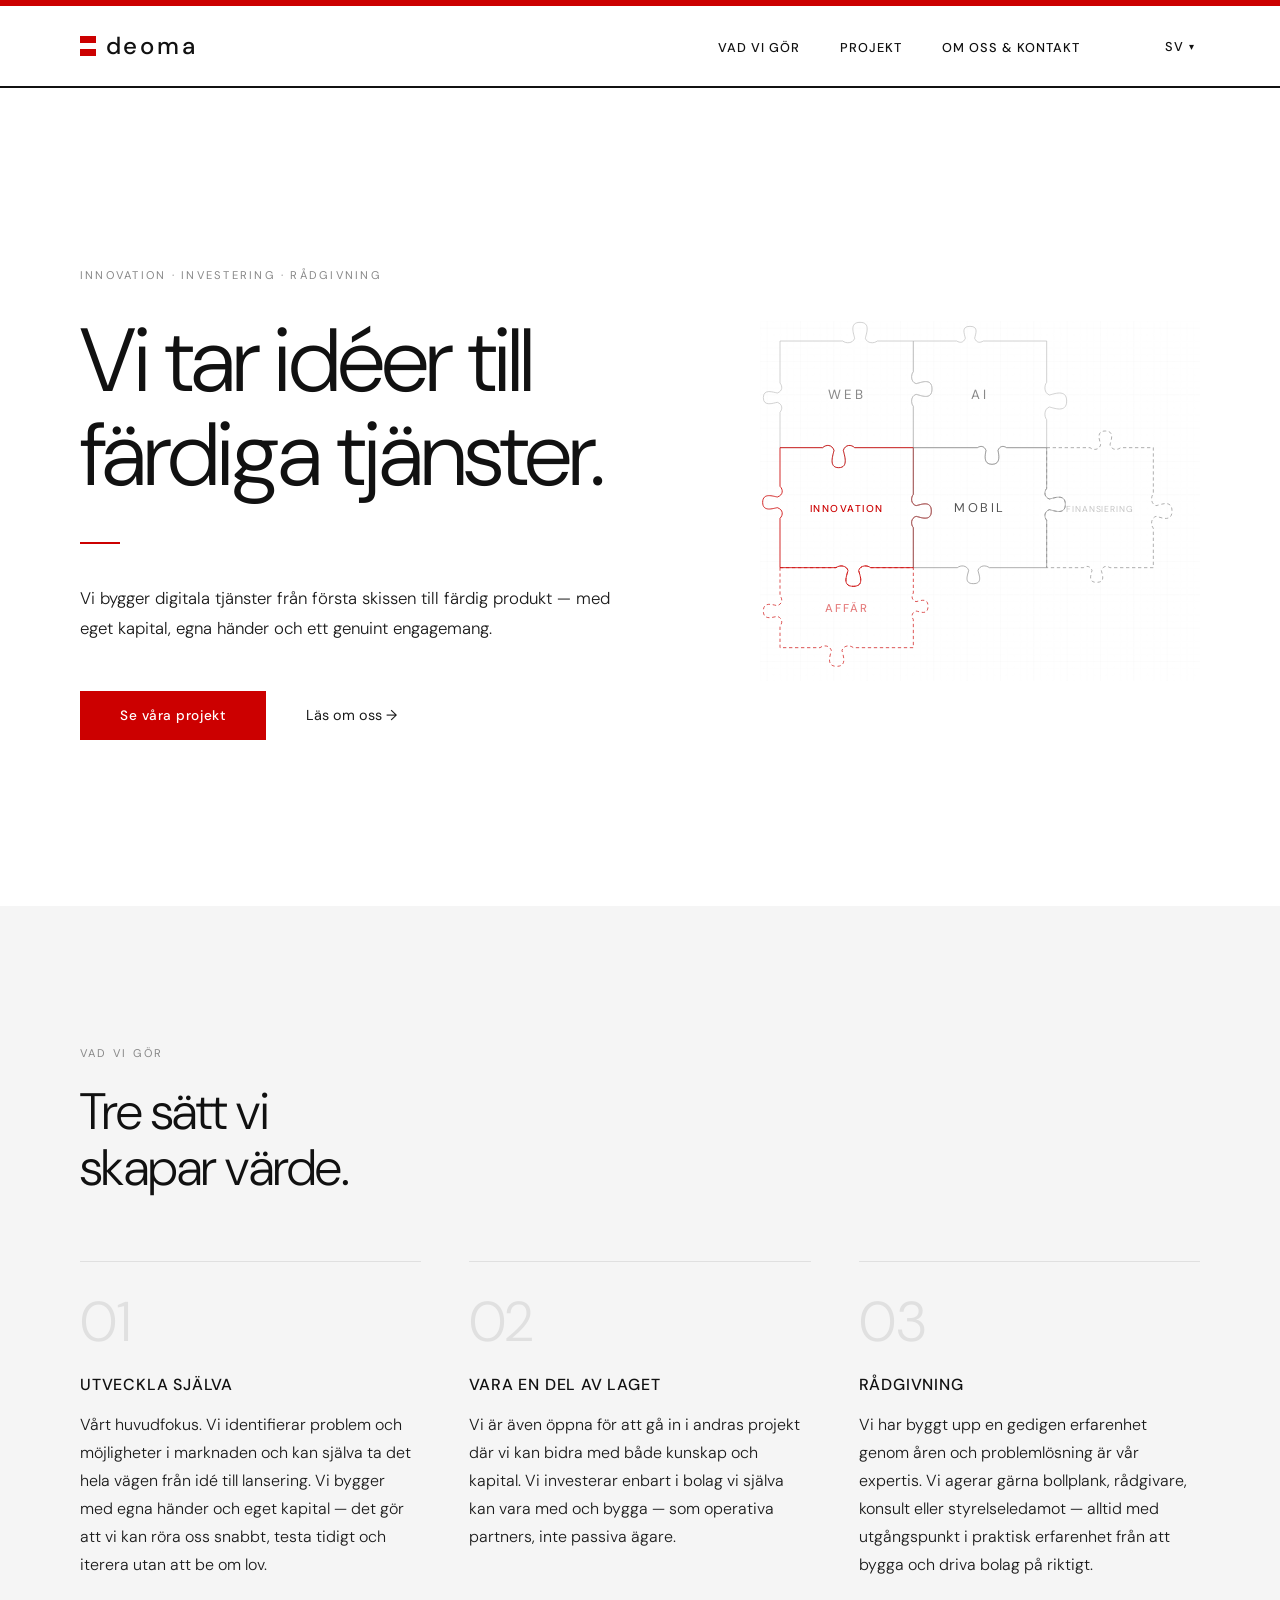
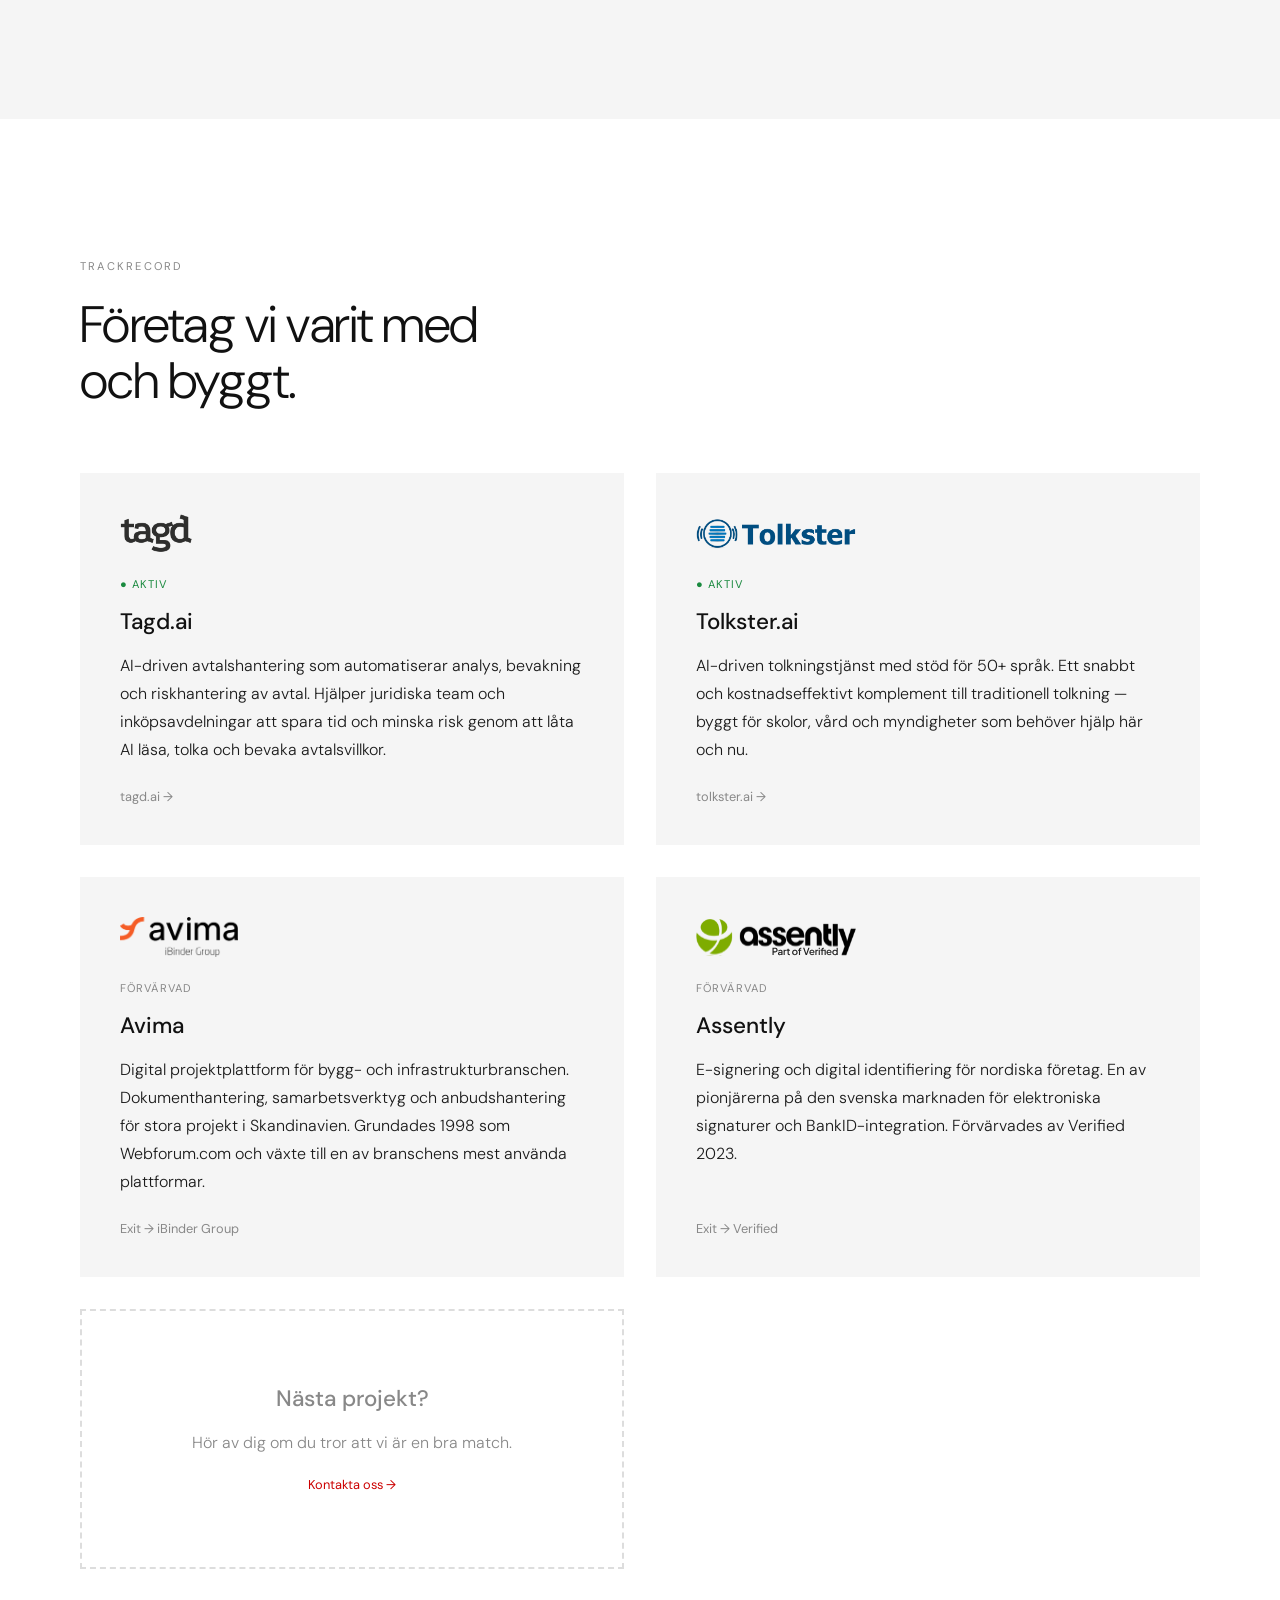
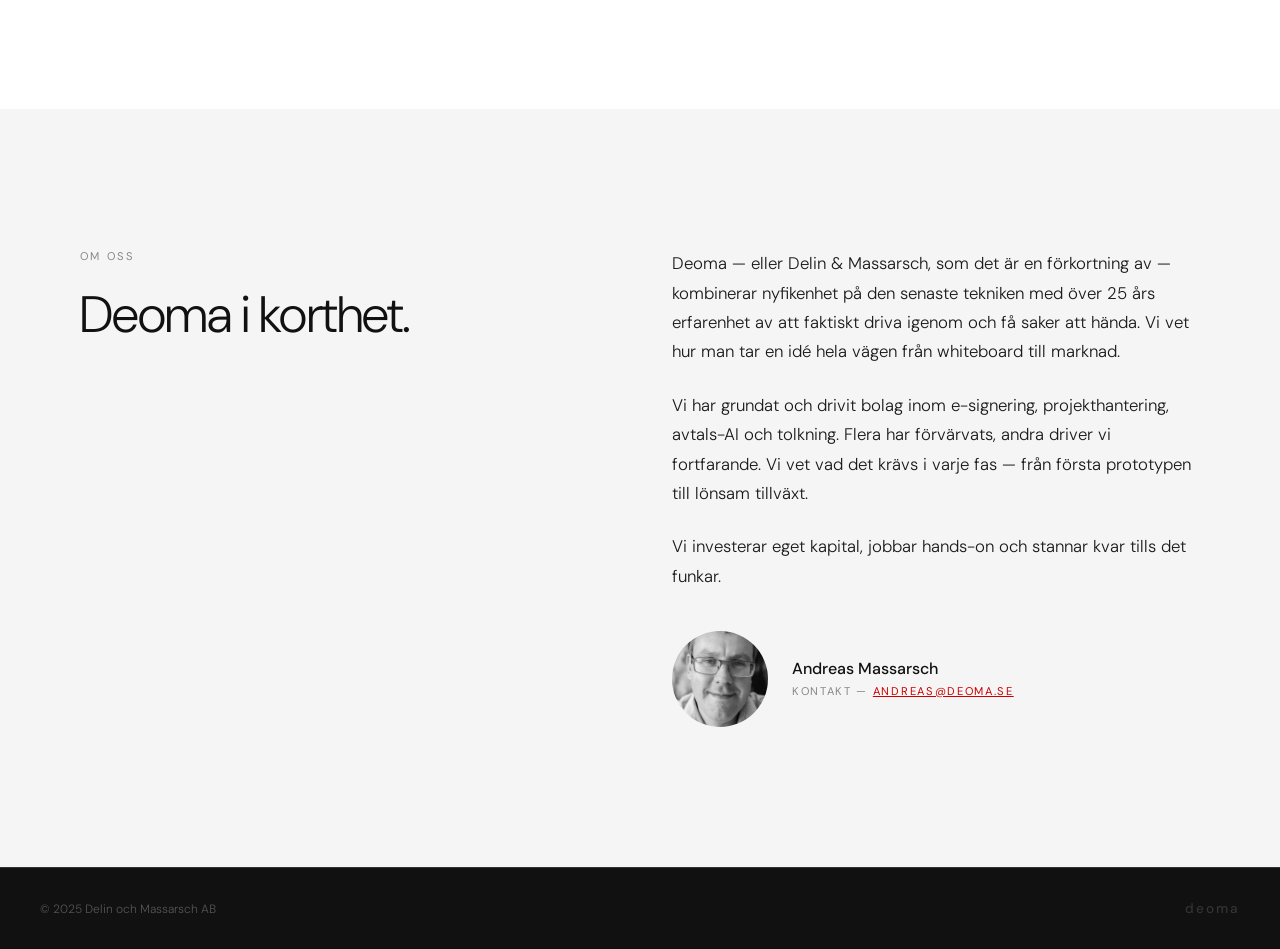
==== index.html @ 716cb60c "Bolag→Projekt, fix lang dropdown, add SEO meta tags, use andreas@deoma.se Co-Authored-By: Claude Opu" ====
<!DOCTYPE html>
<html lang="sv">
<head>
  <meta charset="UTF-8">
  <meta name="viewport" content="width=device-width, initial-scale=1.0">
  <title>Deoma — Delin & Massarsch AB</title>
  <meta name="description" content="Deoma tar idéer till färdiga digitala tjänster — med eget kapital, egna händer och över 25 års erfarenhet. Innovation, investering och rådgivning.">
  <meta property="og:title" content="Deoma — Delin & Massarsch AB">
  <meta property="og:description" content="Vi tar idéer till färdiga digitala tjänster — med eget kapital, egna händer och genuint engagemang.">
  <meta property="og:type" content="website">
  <link rel="alternate" hreflang="sv" href="https://deomaweb.vercel.app/">
  <link rel="alternate" hreflang="en" href="https://deomaweb.vercel.app/en.html">
  <link rel="alternate" hreflang="de" href="https://deomaweb.vercel.app/de.html">
  <link rel="alternate" hreflang="x-default" href="https://deomaweb.vercel.app/">
  <link rel="icon" type="image/svg+xml" href="favicon.svg">
  <link href="https://fonts.googleapis.com/css2?family=DM+Sans:ital,opsz,wght@0,9..40,300;0,9..40,400;0,9..40,500;0,9..40,600;1,9..40,300&display=swap" rel="stylesheet">
  <style>
    *, *::before, *::after {
      margin: 0;
      padding: 0;
      box-sizing: border-box;
    }

    :root {
      --red: #CC0000;
      --black: #111111;
      --text: #1A1A1A;
      --muted: #888888;
      --border: #E0E0E0;
      --bg: #FFFFFF;
      --bg-alt: #F5F5F5;
    }

    html {
      scroll-behavior: smooth;
    }

    body {
      font-family: 'DM Sans', sans-serif;
      font-weight: 300;
      color: var(--text);
      background: var(--bg);
      -webkit-font-smoothing: antialiased;
      -moz-osx-font-smoothing: grayscale;
    }

    /* ── Red top bar ── */
    .top-bar {
      height: 6px;
      background: var(--red);
    }

    /* ── Nav ── */
    .nav-wrapper {
      position: sticky;
      top: 0;
      z-index: 100;
      background: var(--bg);
    }

    .nav {
      max-width: 1200px;
      margin: 0 auto;
      padding: 0 2.5rem;
      height: 80px;
      display: flex;
      align-items: center;
      gap: 3.5rem;
    }

    .nav-rule {
      display: block;
      width: 100%;
      height: 2px;
      background: var(--black);
    }

    .nav-logo {
      display: flex;
      flex-direction: column;
      gap: 4px;
      text-decoration: none;
    }

    .nav-logo-top {
      display: flex;
      align-items: center;
      gap: 0.6rem;
    }

    .nav-sigill {
      width: 16px;
      height: 20px;
      border-radius: 1px;
      display: flex;
      flex-direction: column;
      flex-shrink: 0;
    }

    .nav-sigill span {
      flex: 1;
    }

    .nav-sigill span:nth-child(1),
    .nav-sigill span:nth-child(3) {
      background: var(--red);
    }

    .nav-sigill span:nth-child(2) {
      background: var(--bg);
    }

    .nav-logo-name {
      font-size: 1.5rem;
      font-weight: 500;
      letter-spacing: 0.12em;
      color: var(--black);
      line-height: 1;
    }

    .nav-logo-sub {
      font-size: 0.5rem;
      font-weight: 300;
      letter-spacing: 0.2em;
      color: var(--muted);
      text-transform: uppercase;
    }

    .nav-links {
      display: flex;
      gap: 2.5rem;
      list-style: none;
      margin-left: auto;
    }

    .nav-links a {
      font-size: 0.8rem;
      font-weight: 500;
      letter-spacing: 0.08em;
      text-transform: uppercase;
      color: var(--black);
      text-decoration: none;
      transition: color 0.2s;
    }

    .nav-links a:hover {
      color: var(--red);
    }

    /* ── Language switcher ── */
    .lang-switch {
      position: relative;
      margin-left: 1.5rem;
    }

    .lang-switch-btn {
      font-size: 0.8rem;
      font-weight: 500;
      letter-spacing: 0.08em;
      text-transform: uppercase;
      color: var(--black);
      background: none;
      border: none;
      padding: 0.35rem 0.3rem;
      cursor: pointer;
      font-family: inherit;
      display: flex;
      align-items: center;
      gap: 0.3rem;
      transition: border-color 0.2s;
    }

    .lang-switch-btn:hover {
      color: var(--red);
    }

    .lang-switch-btn::after {
      content: '▾';
      font-size: 0.6rem;
    }

    .lang-dropdown {
      display: none;
      position: absolute;
      top: 100%;
      right: 0;
      padding-top: 0.25rem;
      background: transparent;
      min-width: 100%;
      z-index: 200;
    }

    .lang-dropdown-inner {
      background: var(--bg);
      border: 1px solid var(--border);
    }

    .lang-switch:hover .lang-dropdown,
    .lang-switch:focus-within .lang-dropdown {
      display: block;
    }

    .lang-dropdown a {
      display: block;
      padding: 0.4rem 0.7rem;
      font-size: 0.8rem;
      font-weight: 500;
      letter-spacing: 0.08em;
      text-transform: uppercase;
      color: var(--black);
      text-decoration: none;
      transition: background 0.15s;
    }

    .lang-dropdown a:hover {
      background: var(--bg-alt);
      color: var(--red);
    }

    /* ── Hero ── */
    .hero {
      height: calc(100vh - 82px);
      display: flex;
      align-items: flex-start;
      padding-top: 20vh;
      background: var(--bg);
    }

    .hero-inner {
      max-width: 1200px;
      margin: 0 auto;
      padding: 0 2.5rem;
      width: 100%;
      display: flex;
      align-items: center;
      justify-content: space-between;
      gap: 4rem;
    }

    .hero-content {
      animation: fadeIn 0.5s ease both;
      flex: 1;
    }

    .hero-graphic {
      flex-shrink: 0;
      animation: fadeIn 0.8s ease both;
    }

    @keyframes fadeIn {
      from {
        opacity: 0;
        transform: translateY(16px);
      }
      to {
        opacity: 1;
        transform: translateY(0);
      }
    }

    .hero-eyebrow {
      font-size: 0.7rem;
      font-weight: 400;
      letter-spacing: 0.2em;
      text-transform: uppercase;
      color: var(--muted);
      margin-bottom: 2rem;
    }

    .hero-title {
      font-size: clamp(3.5rem, 7vw, 7rem);
      font-weight: 300;
      letter-spacing: -0.02em;
      color: var(--black);
      line-height: 1.05;
      margin-bottom: 2.5rem;
    }

    .hero-line {
      width: 40px;
      height: 2px;
      background: var(--red);
      margin-bottom: 2.5rem;
    }

    .hero-desc {
      font-size: 1.05rem;
      font-weight: 300;
      line-height: 1.75;
      color: var(--text);
      max-width: 50ch;
      margin-bottom: 3rem;
    }

    .hero-actions {
      display: flex;
      align-items: center;
      gap: 2.5rem;
    }

    .btn-primary {
      display: inline-block;
      background: var(--red);
      color: #FFFFFF;
      font-family: 'DM Sans', sans-serif;
      font-size: 0.85rem;
      font-weight: 500;
      letter-spacing: 0.04em;
      padding: 1rem 2.5rem;
      border: none;
      border-radius: 0;
      text-decoration: none;
      cursor: pointer;
      transition: background 0.2s;
    }

    .btn-primary:hover {
      background: #a30000;
    }

    .text-link {
      font-size: 0.9rem;
      font-weight: 400;
      color: var(--text);
      text-decoration: none;
      transition: color 0.2s;
    }

    .text-link:hover {
      color: var(--red);
    }

    /* ── Section shared ── */
    .section-label {
      font-size: 0.7rem;
      font-weight: 400;
      letter-spacing: 0.2em;
      text-transform: uppercase;
      color: var(--muted);
      margin-bottom: 1.5rem;
    }

    .section-title {
      font-size: clamp(2.5rem, 4vw, 3.5rem);
      font-weight: 300;
      letter-spacing: -0.01em;
      color: var(--black);
      line-height: 1.1;
      margin-bottom: 4rem;
    }

    .container {
      max-width: 1200px;
      margin: 0 auto;
      padding: 0 2.5rem;
    }

    /* ── Vad vi gör ── */
    .services {
      background: var(--bg-alt);
      padding: 140px 0;
    }

    .services-grid {
      display: grid;
      grid-template-columns: repeat(3, 1fr);
      gap: 3rem;
    }

    .service-card {
      border-top: 1px solid var(--border);
      padding-top: 2rem;
      transition: border-color 0.3s;
    }

    .service-card:hover {
      border-color: var(--red);
    }

    .service-number {
      font-size: 3.5rem;
      font-weight: 300;
      color: var(--border);
      line-height: 1;
      margin-bottom: 1.5rem;
    }

    .service-name {
      font-size: 1rem;
      font-weight: 500;
      letter-spacing: 0.05em;
      text-transform: uppercase;
      color: var(--black);
      margin-bottom: 1rem;
    }

    .service-desc {
      font-size: 1rem;
      font-weight: 300;
      line-height: 1.75;
      color: var(--text);
    }

    /* ── Portfolio ── */
    .portfolio {
      background: var(--bg);
      padding: 140px 0;
    }

    .portfolio-grid {
      display: grid;
      grid-template-columns: repeat(2, 1fr);
      gap: 2rem;
    }

    .portfolio-card {
      background: var(--bg-alt);
      display: flex;
      flex-direction: column;
      justify-content: space-between;
      min-height: 260px;
      overflow: hidden;
    }

    .portfolio-logo {
      height: 40px;
      max-width: 160px;
      object-fit: contain;
      object-position: left;
      display: block;
      margin: 40px 40px 1.5rem;
    }

    .portfolio-card-top {
      margin-bottom: 1.5rem;
      padding: 0 40px;
    }

    .portfolio-card-top:first-child {
      padding-top: 0;
    }

    .portfolio-status {
      font-size: 0.7rem;
      font-weight: 400;
      letter-spacing: 0.1em;
      text-transform: uppercase;
      color: var(--muted);
      margin-bottom: 1rem;
    }

    .portfolio-status.active {
      color: #1a8a3f;
    }

    .portfolio-status.active::before {
      content: '● ';
      animation: pulse-dot 2s ease-in-out infinite;
    }

    @keyframes pulse-dot {
      0%, 100% { opacity: 1; }
      50% { opacity: 0.3; }
    }

    .portfolio-name {
      font-size: 1.4rem;
      font-weight: 500;
      color: var(--black);
      margin-bottom: 1rem;
    }

    .portfolio-desc {
      font-size: 1rem;
      font-weight: 300;
      line-height: 1.75;
      color: var(--text);
    }

    .portfolio-link {
      font-size: 0.8rem;
      font-weight: 400;
      color: var(--muted);
      text-decoration: none;
      transition: color 0.2s;
      margin-top: auto;
      padding: 0 40px 40px;
    }

    .portfolio-link:hover {
      color: var(--red);
    }

    /* ── Om oss ── */
    .about {
      background: var(--bg-alt);
      padding: 140px 0;
    }

    .about-grid {
      display: grid;
      grid-template-columns: 1fr 1fr;
      gap: 4rem;
    }

    .about-text p {
      font-size: 1.05rem;
      font-weight: 300;
      line-height: 1.75;
      color: var(--text);
      margin-bottom: 1.5rem;
    }

    .about-founders {
      grid-column: 1 / -1;
      display: grid;
      grid-template-columns: 1fr 1fr;
      gap: 3rem;
      margin-top: 2rem;
      margin-bottom: 2rem;
    }

    .founder {
      display: flex;
      align-items: center;
      gap: 1.5rem;
    }

    .founder-img {
      width: 96px;
      height: 96px;
      border-radius: 50%;
      object-fit: cover;
      filter: grayscale(100%);
      flex-shrink: 0;
    }

    .founder-name {
      font-size: 1rem;
      font-weight: 500;
      color: var(--black);
      margin-bottom: 0.25rem;
    }

    .founder-role {
      font-size: 0.7rem;
      font-weight: 400;
      letter-spacing: 0.15em;
      text-transform: uppercase;
      color: var(--muted);
      line-height: 1.5;
    }

    .about-stats {
      display: grid;
      grid-template-columns: repeat(4, 1fr);
      gap: 2rem;
      margin-top: 2rem;
      grid-column: 1 / -1;
    }

    .stat {
      border-top: 1px solid var(--border);
      padding-top: 1.5rem;
    }

    .stat-number {
      font-size: 2.5rem;
      font-weight: 300;
      color: var(--black);
      line-height: 1;
      margin-bottom: 0.5rem;
    }

    .stat-label {
      font-size: 0.7rem;
      font-weight: 400;
      letter-spacing: 0.2em;
      text-transform: uppercase;
      color: var(--muted);
    }

    /* ── Kontakt ── */
    .contact {
      background: var(--black);
      padding: 120px 0;
    }

    .contact .section-label {
      color: #555555;
    }

    .contact .section-title {
      color: #FFFFFF;
    }

    .contact-sub {
      font-size: 1rem;
      font-weight: 300;
      color: var(--muted);
      margin-bottom: 3rem;
    }

    /* ── Footer ── */
    .footer {
      background: var(--black);
      border-top: 1px solid #333333;
      padding: 2rem 2.5rem;
    }

    .footer-inner {
      max-width: 1200px;
      margin: 0 auto;
      display: flex;
      align-items: center;
      justify-content: space-between;
    }

    .footer-copy {
      font-size: 0.75rem;
      font-weight: 300;
      color: #555555;
    }

    .footer-logo {
      font-size: 0.85rem;
      font-weight: 500;
      letter-spacing: 0.15em;
      color: #333333;
    }

    /* ── Responsive ── */
    @media (max-width: 768px) {
      .nav-links {
        display: none;
      }

      .hero {
        padding-top: 12vh;
      }

      .hero-title {
        font-size: clamp(2.5rem, 10vw, 4rem);
      }

      .hero-actions {
        flex-direction: column;
        align-items: flex-start;
        gap: 1.5rem;
      }

      .hero-graphic {
        display: none;
      }

      .services-grid {
        grid-template-columns: 1fr;
        gap: 3rem;
      }

      .portfolio-grid {
        grid-template-columns: 1fr;
      }

      .about-grid {
        grid-template-columns: 1fr;
        gap: 2rem;
      }

      .about-founders {
        grid-template-columns: 1fr;
        gap: 2rem;
      }

      .about-stats {
        grid-template-columns: repeat(2, 1fr);
      }

      .container {
        padding: 0 1.5rem;
      }

      .nav {
        padding: 0 1.5rem;
      }

      .services,
      .portfolio,
      .about {
        padding: 80px 0;
      }

      .contact {
        padding: 80px 0;
      }

      .footer {
        padding: 2rem 1.5rem;
      }
    }
  </style>
</head>
<body>

  <!-- Red top bar -->
  <div class="top-bar"></div>

  <!-- Nav -->
  <div class="nav-wrapper">
    <nav class="nav">
      <a href="#" class="nav-logo">
        <div class="nav-logo-top">
          <div class="nav-sigill">
            <span></span>
            <span></span>
            <span></span>
          </div>
          <span class="nav-logo-name">deoma</span>
        </div>
        <span class="nav-logo-sub" style="display:none">delin & massarsch ab</span>
      </a>
      <ul class="nav-links">
        <li><a href="#services">Vad vi gör</a></li>
        <li><a href="#portfolio">Projekt</a></li>
        <li><a href="#about">Om oss & Kontakt</a></li>
      </ul>
      <div class="lang-switch">
        <button class="lang-switch-btn">SV</button>
        <div class="lang-dropdown">
          <div class="lang-dropdown-inner">
            <a href="en.html">EN</a>
            <a href="de.html">DE</a>
          </div>
        </div>
      </div>
    </nav>
    <div class="nav-rule"></div>
  </div>

  <!-- Hero -->
  <section class="hero">
    <div class="hero-inner">
      <div class="hero-content">
        <p class="hero-eyebrow">Innovation · Investering · Rådgivning</p>
        <h1 class="hero-title">Vi tar idéer till<br>färdiga tjänster.</h1>
        <div class="hero-line"></div>
        <p class="hero-desc">Vi bygger digitala tjänster från första skissen till färdig produkt — med eget kapital, egna händer och ett genuint engagemang.</p>
        <div class="hero-actions">
          <a href="#portfolio" class="btn-primary">Se våra projekt</a>
          <a href="#about" class="text-link">Läs om oss →</a>
        </div>
      </div>
      <div class="hero-graphic">
        <svg width="440" height="420" viewBox="-10 -10 660 540" fill="none" xmlns="http://www.w3.org/2000/svg">
          <style>
            @keyframes f1 { 0%,100% { transform: translate(0,0); } 50% { transform: translate(5px,-7px); } }
            @keyframes f2 { 0%,100% { transform: translate(0,0); } 50% { transform: translate(-5px,5px); } }
            @keyframes f3 { 0%,100% { transform: translate(0,0); } 50% { transform: translate(4px,6px); } }
            @keyframes f4 { 0%,100% { transform: translate(0,0); } 50% { transform: translate(-4px,-5px); } }
            @keyframes f5 { 0%,100% { transform: translate(12px,15px) rotate(3deg); } 50% { transform: translate(18px,8px) rotate(-2deg); } }
            @keyframes f6 { 0%,100% { transform: translate(-10px,12px) rotate(-2deg); } 50% { transform: translate(-6px,18px) rotate(3deg); } }
            .p1 { animation: f1 6s ease-in-out infinite; }
            .p2 { animation: f2 7s ease-in-out infinite; }
            .p3 { animation: f3 8s ease-in-out infinite; }
            .p4 { animation: f4 5.5s ease-in-out infinite; }
            .p5 { animation: f5 9s ease-in-out infinite; }
            .p6 { animation: f6 10s ease-in-out infinite; }
          </style>
          <defs>
            <!-- Millimeter paper grid -->
            <pattern id="mm-small" width="10" height="10" patternUnits="userSpaceOnUse">
              <path d="M10,0 L0,0 L0,10" fill="none" stroke="#E8E8E8" stroke-width="0.3"/>
            </pattern>
            <pattern id="mm-large" width="50" height="50" patternUnits="userSpaceOnUse">
              <rect width="50" height="50" fill="url(#mm-small)"/>
              <path d="M50,0 L0,0 L0,50" fill="none" stroke="#DDD" stroke-width="0.5"/>
            </pattern>
          </defs>

          <!-- Grid background -->
          <rect x="-10" y="-10" width="660" height="540" fill="url(#mm-large)" opacity="0.5"/>

          <!--
            Puzzle pieces with varied, organic tab shapes.
            Each tab differs in position, size and curve.
            Shared edges interlock exactly.

            Grid layout:
            ┌──────────┬────────┐
            │  WEB     │   AI   │  row y: 20-180
            ├──────────┼────────┤
            │INNOVATION│ MOBIL  │  row y: 180-360
            └──────────┴────────┘
            + AFFÄR (loose below-left)
            + FINANS (loose right)
          -->

          <!-- WEB -->
          <g class="p1">
            <path d="M20,20 L114,20 C119,24 129,24 132,16 C131,10 123,-8 140,-8 C157,-8 149,10 148,16 C151,24 161,24 166,20 L220,20 L220,66 C216,71 216,81 224,84 C230,83 248,74 248,92 C248,110 230,101 224,100 C216,103 216,113 220,118 L220,180 L132,180 C127,175 118,175 115,184 C116,190 124,210 108,210 C92,210 100,190 101,184 C98,175 89,175 84,180 L20,180 L20,127 C24,122 24,115 16,112 C10,113 -5,119 -5,105 C-5,91 10,97 16,98 C24,95 24,88 20,83 Z" fill="none" stroke="#bbb" stroke-width="1"/>
            <text x="120" y="107" text-anchor="middle" fill="#888" font-family="DM Sans" font-size="20" font-weight="400" letter-spacing="0.2em">WEB</text>
          </g>

          <!-- AI -->
          <g class="p2">
            <path d="M220,20 L285,20 C290,23 295,23 298,16 C297,10 291,-2 305,-2 C319,-2 313,10 312,16 C315,23 320,23 325,20 L420,20 L420,82 C416,87 416,98 424,101 C430,100 450,91 450,110 C450,129 430,120 424,119 C416,122 416,133 420,138 L420,180 L360,180 C355,177 350,177 347,184 C348,190 352,205 338,205 C324,205 328,190 329,184 C326,177 321,177 316,180 L220,180 L220,118 C216,113 216,103 224,100 C230,101 248,110 248,92 C248,74 230,83 224,84 C216,81 216,71 220,66 Z" fill="none" stroke="#bbb" stroke-width="1"/>
            <text x="320" y="107" text-anchor="middle" fill="#888" font-family="DM Sans" font-size="20" font-weight="400" letter-spacing="0.2em">AI</text>
          </g>

          <!-- INNOVATION -->
          <g class="p3">
            <path d="M20,180 L84,180 C89,175 98,175 101,184 C100,190 92,210 108,210 C124,210 116,190 115,184 C118,175 127,175 132,180 L220,180 L220,250 C216,255 216,264 224,267 C230,266 247,258 247,275 C247,292 230,284 224,283 C216,286 216,295 220,300 L220,360 L156,360 C151,356 141,356 138,364 C139,370 148,388 130,388 C112,388 121,370 122,364 C119,356 109,356 104,360 L20,360 L20,286 C25,281 25,273 16,270 C10,271 -6,277 -6,262 C-6,247 10,253 16,254 C25,251 25,243 20,238 Z" fill="none" stroke="#CC0000" stroke-width="1.25"/>
            <text x="120" y="277" text-anchor="middle" fill="#CC0000" font-family="DM Sans" font-size="15" font-weight="500" letter-spacing="0.15em">INNOVATION</text>
          </g>

          <!-- MOBIL -->
          <g class="p4">
            <path d="M220,180 L316,180 C321,177 326,177 329,184 C328,190 324,205 338,205 C352,205 348,190 347,184 C350,177 355,177 360,180 L420,180 L420,241 C416,246 416,254 424,257 C430,256 448,248 448,265 C448,282 430,274 424,273 C416,276 416,284 420,289 L420,360 L334,360 C329,356 320,356 317,364 C318,370 325,384 310,384 C295,384 302,370 303,364 C300,356 291,356 286,360 L220,360 L220,300 C216,295 216,286 224,283 C230,284 247,292 247,275 C247,258 230,266 224,267 C216,264 216,255 220,250 Z" fill="none" stroke="#888" stroke-width="1"/>
            <text x="320" y="277" text-anchor="middle" fill="#555" font-family="DM Sans" font-size="19" font-weight="400" letter-spacing="0.2em">MOBIL</text>
          </g>

          <!-- AFFÄR — interlocks with INNOVATION bottom -->
          <g class="p5">
            <path d="M20,360 L104,360 C109,356 119,356 122,364 C121,370 112,388 130,388 C148,388 139,370 138,364 C141,356 151,356 156,360 L220,360 L220,398 C217,403 217,408 224,411 C230,410 242,404 242,418 C242,432 230,426 224,425 C217,428 217,433 220,438 L220,480 L130,480 C125,476 116,476 113,484 C114,490 122,508 105,508 C88,508 96,490 97,484 C94,476 85,476 80,480 L20,480 L20,448 C24,443 24,436 16,433 C10,434 -5,440 -5,425 C-5,410 10,416 16,417 C24,414 24,407 20,402 Z" fill="none" stroke="#CC0000" stroke-width="1" stroke-dasharray="5,4"/>
            <text x="120" y="427" text-anchor="middle" fill="#CC0000" font-family="DM Sans" font-size="17" font-weight="500" letter-spacing="0.18em" opacity="0.5">AFFÄR</text>
          </g>

          <!-- FINANSIERING — interlocks with MOBIL right -->
          <g class="p6">
            <path d="M420,180 L485,180 C490,184 498,184 501,176 C500,170 493,155 508,155 C523,155 516,170 515,176 C518,184 526,184 531,180 L580,180 L580,249 C576,254 576,264 584,267 C590,266 608,257 608,275 C608,293 590,284 584,283 C576,286 576,296 580,301 L580,360 L515,360 C510,357 505,357 502,364 C503,370 509,382 495,382 C481,382 487,370 488,364 C485,357 480,357 475,360 L420,360 L420,289 C416,284 416,276 424,273 C430,274 448,282 448,265 C448,248 430,256 424,257 C416,254 416,246 420,241 Z" fill="none" stroke="#888" stroke-width="1" stroke-dasharray="5,4"/>
            <text x="500" y="277" text-anchor="middle" fill="#888" font-family="DM Sans" font-size="13" font-weight="400" letter-spacing="0.1em" opacity="0.5">FINANSIERING</text>
          </g>

        </svg>
      </div>
    </div>
  </section>

  <!-- Vad vi gör -->
  <section class="services" id="services">
    <div class="container">
      <p class="section-label">Vad vi gör</p>
      <h2 class="section-title">Tre sätt vi<br>skapar värde.</h2>
      <div class="services-grid">
        <div class="service-card">
          <div class="service-number">01</div>
          <h3 class="service-name">Utveckla själva</h3>
          <p class="service-desc">Vårt huvudfokus. Vi identifierar problem och möjligheter i marknaden och kan själva ta det hela vägen från idé till lansering. Vi bygger med egna händer och eget kapital — det gör att vi kan röra oss snabbt, testa tidigt och iterera utan att be om lov.</p>
        </div>
        <div class="service-card">
          <div class="service-number">02</div>
          <h3 class="service-name">Vara en del av laget</h3>
          <p class="service-desc">Vi är även öppna för att gå in i andras projekt där vi kan bidra med både kunskap och kapital. Vi investerar enbart i bolag vi själva kan vara med och bygga — som operativa partners, inte passiva ägare.</p>
        </div>
        <div class="service-card">
          <div class="service-number">03</div>
          <h3 class="service-name">Rådgivning</h3>
          <p class="service-desc">Vi har byggt upp en gedigen erfarenhet genom åren och problemlösning är vår expertis. Vi agerar gärna bollplank, rådgivare, konsult eller styrelseledamot — alltid med utgångspunkt i praktisk erfarenhet från att bygga och driva bolag på riktigt.</p>
        </div>
      </div>
    </div>
  </section>

  <!-- Portfolio -->
  <section class="portfolio" id="portfolio">
    <div class="container">
      <p class="section-label">Trackrecord</p>
      <h2 class="section-title">Företag vi varit med<br>och byggt.</h2>
      <div class="portfolio-grid">
        <div class="portfolio-card">
          <img src="logo-tagd.png" alt="Tagd.ai" class="portfolio-logo">
          <div class="portfolio-card-top">
            <p class="portfolio-status active">Aktiv</p>
            <h3 class="portfolio-name">Tagd.ai</h3>
            <p class="portfolio-desc">AI-driven avtalshantering som automatiserar analys, bevakning och riskhantering av avtal. Hjälper juridiska team och inköpsavdelningar att spara tid och minska risk genom att låta AI läsa, tolka och bevaka avtalsvillkor.</p>
          </div>
          <a href="https://tagd.ai" target="_blank" rel="noopener" class="portfolio-link">tagd.ai →</a>
        </div>
        <div class="portfolio-card">
          <img src="logo-tolkster.png" alt="Tolkster.ai" class="portfolio-logo">
          <div class="portfolio-card-top">
            <p class="portfolio-status active">Aktiv</p>
            <h3 class="portfolio-name">Tolkster.ai</h3>
            <p class="portfolio-desc">AI-driven tolkningstjänst med stöd för 50+ språk. Ett snabbt och kostnadseffektivt komplement till traditionell tolkning — byggt för skolor, vård och myndigheter som behöver hjälp här och nu.</p>
          </div>
          <a href="https://tolkster.ai" target="_blank" rel="noopener" class="portfolio-link">tolkster.ai →</a>
        </div>
        <div class="portfolio-card">
          <img src="logo-avima.png" alt="Avima" class="portfolio-logo">
          <div class="portfolio-card-top">
            <p class="portfolio-status">Förvärvad</p>
            <h3 class="portfolio-name">Avima</h3>
            <p class="portfolio-desc">Digital projektplattform för bygg- och infrastrukturbranschen. Dokumenthantering, samarbetsverktyg och anbudshantering för stora projekt i Skandinavien. Grundades 1998 som Webforum.com och växte till en av branschens mest använda plattformar.</p>
          </div>
          <a href="https://www.avima.se" target="_blank" rel="noopener" class="portfolio-link">Exit → iBinder Group</a>
        </div>
        <div class="portfolio-card">
          <img src="logo-assently.svg" alt="Assently" class="portfolio-logo">
          <div class="portfolio-card-top">
            <p class="portfolio-status">Förvärvad</p>
            <h3 class="portfolio-name">Assently</h3>
            <p class="portfolio-desc">E-signering och digital identifiering för nordiska företag. En av pionjärerna på den svenska marknaden för elektroniska signaturer och BankID-integration. Förvärvades av Verified 2023.</p>
          </div>
          <a href="https://www.assently.com" target="_blank" rel="noopener" class="portfolio-link">Exit → Verified</a>
        </div>
        <div class="portfolio-card" style="display:flex;align-items:center;justify-content:center;border:2px dashed #DDD;background:transparent;">
          <div style="text-align:center;">
            <h3 class="portfolio-name" style="color:var(--muted);">Nästa projekt?</h3>
            <p class="portfolio-desc" style="color:var(--muted);margin:0.5rem 0 1rem;">Hör av dig om du tror att vi är en bra match.</p>
            <a href="mailto:andreas@deoma.se" class="portfolio-link" style="color:var(--red);">Kontakta oss →</a>
          </div>
        </div>
      </div>
    </div>
  </section>

  <!-- Om oss -->
  <section class="about" id="about">
    <div class="container">
      <div class="about-grid">
        <div class="about-left">
          <p class="section-label">Om oss</p>
          <h2 class="section-title">Deoma i korthet.</h2>
        </div>
        <div class="about-text">
          <p>Deoma — eller Delin & Massarsch, som det är en förkortning av — kombinerar nyfikenhet på den senaste tekniken med över 25 års erfarenhet av att faktiskt driva igenom och få saker att hända. Vi vet hur man tar en idé hela vägen från whiteboard till marknad.</p>
          <p>Vi har grundat och drivit bolag inom e-signering, projekthantering, avtals-AI och tolkning. Flera har förvärvats, andra driver vi fortfarande. Vi vet vad det krävs i varje fas — från första prototypen till lönsam tillväxt.</p>
          <p>Vi investerar eget kapital, jobbar hands-on och stannar kvar tills det funkar.</p>
          <div class="founder" style="margin-top:2.5rem;">
            <img src="andreas.jpeg" alt="Andreas Massarsch" class="founder-img">
            <div>
              <div class="founder-name">Andreas Massarsch</div>
              <div class="founder-role">Kontakt — <a href="mailto:andreas@deoma.se" style="color:var(--red);">andreas@deoma.se</a></div>
            </div>
          </div>
        </div>
      </div>
    </div>
  </section>


  <!-- Footer -->
  <footer class="footer">
    <div class="footer-inner">
      <span class="footer-copy">© 2025 Delin och Massarsch AB</span>
      <span class="footer-logo">deoma</span>
    </div>
  </footer>

</body>
</html>
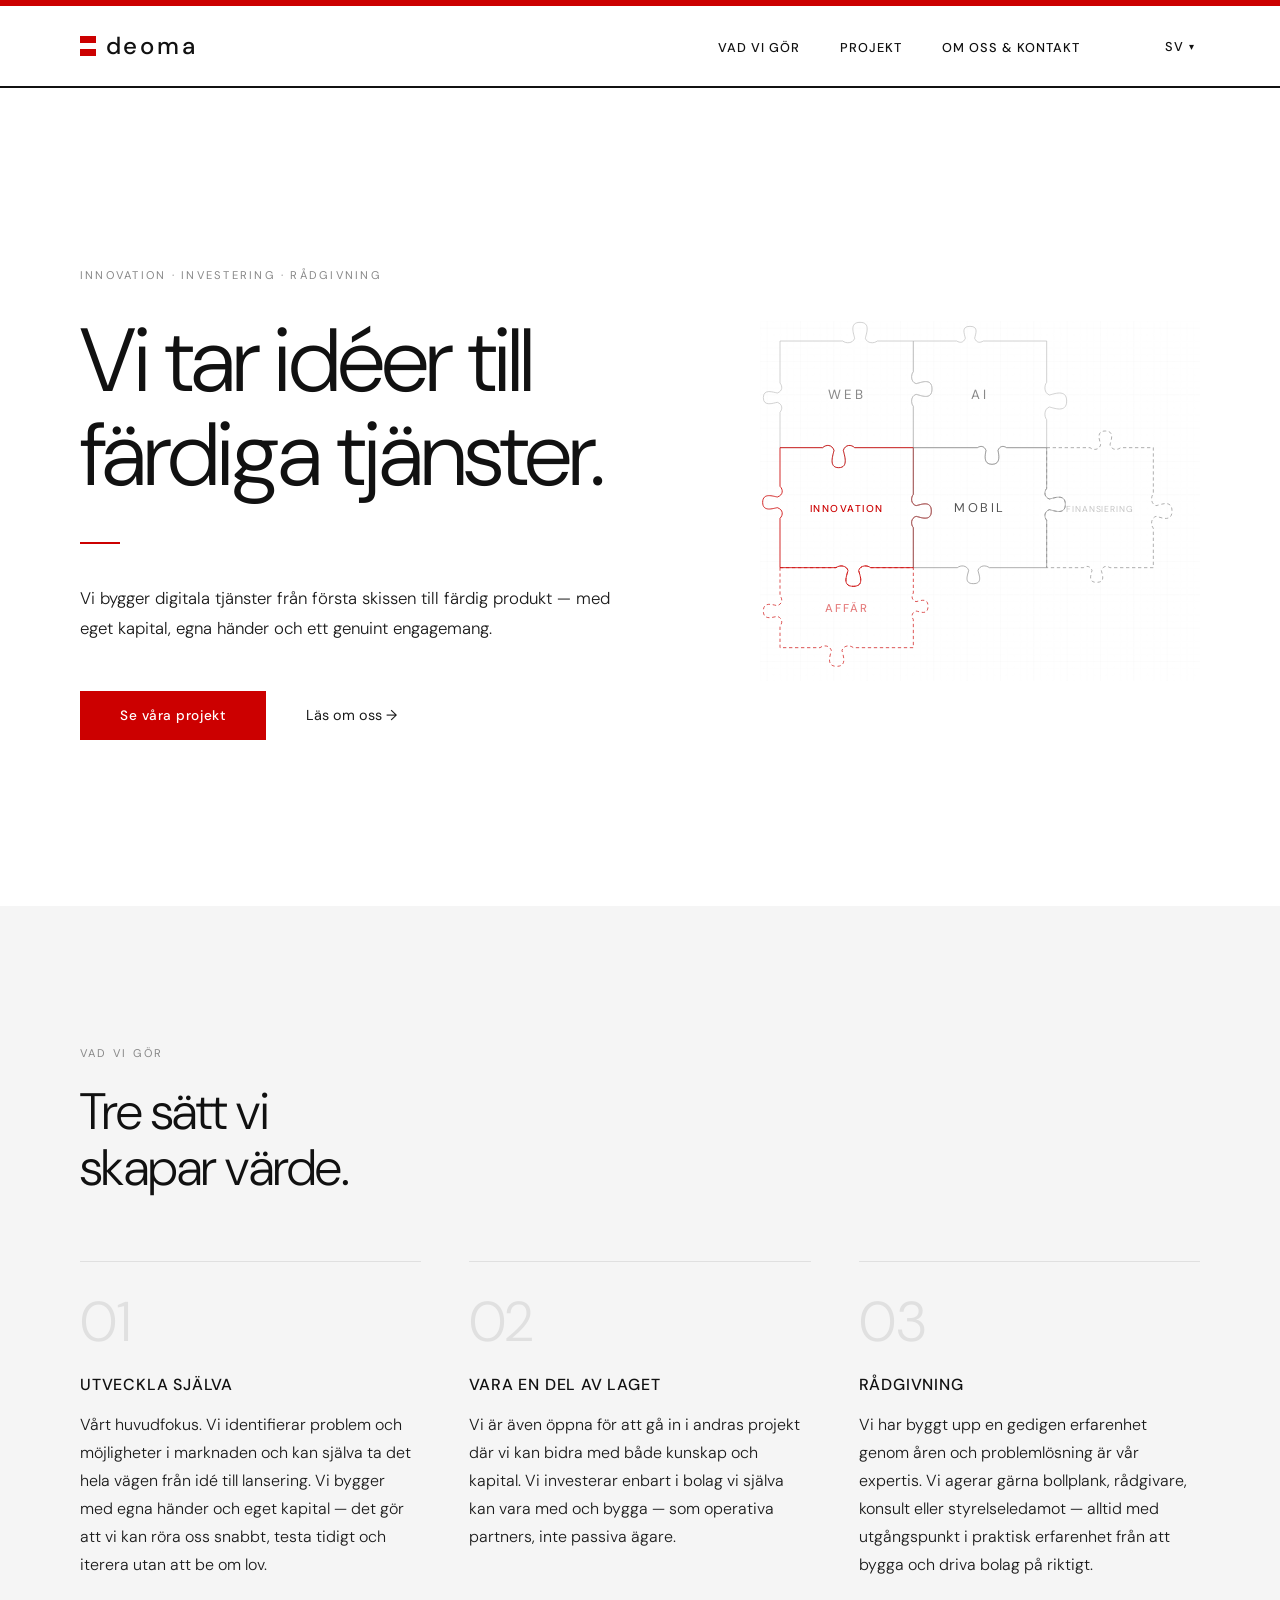
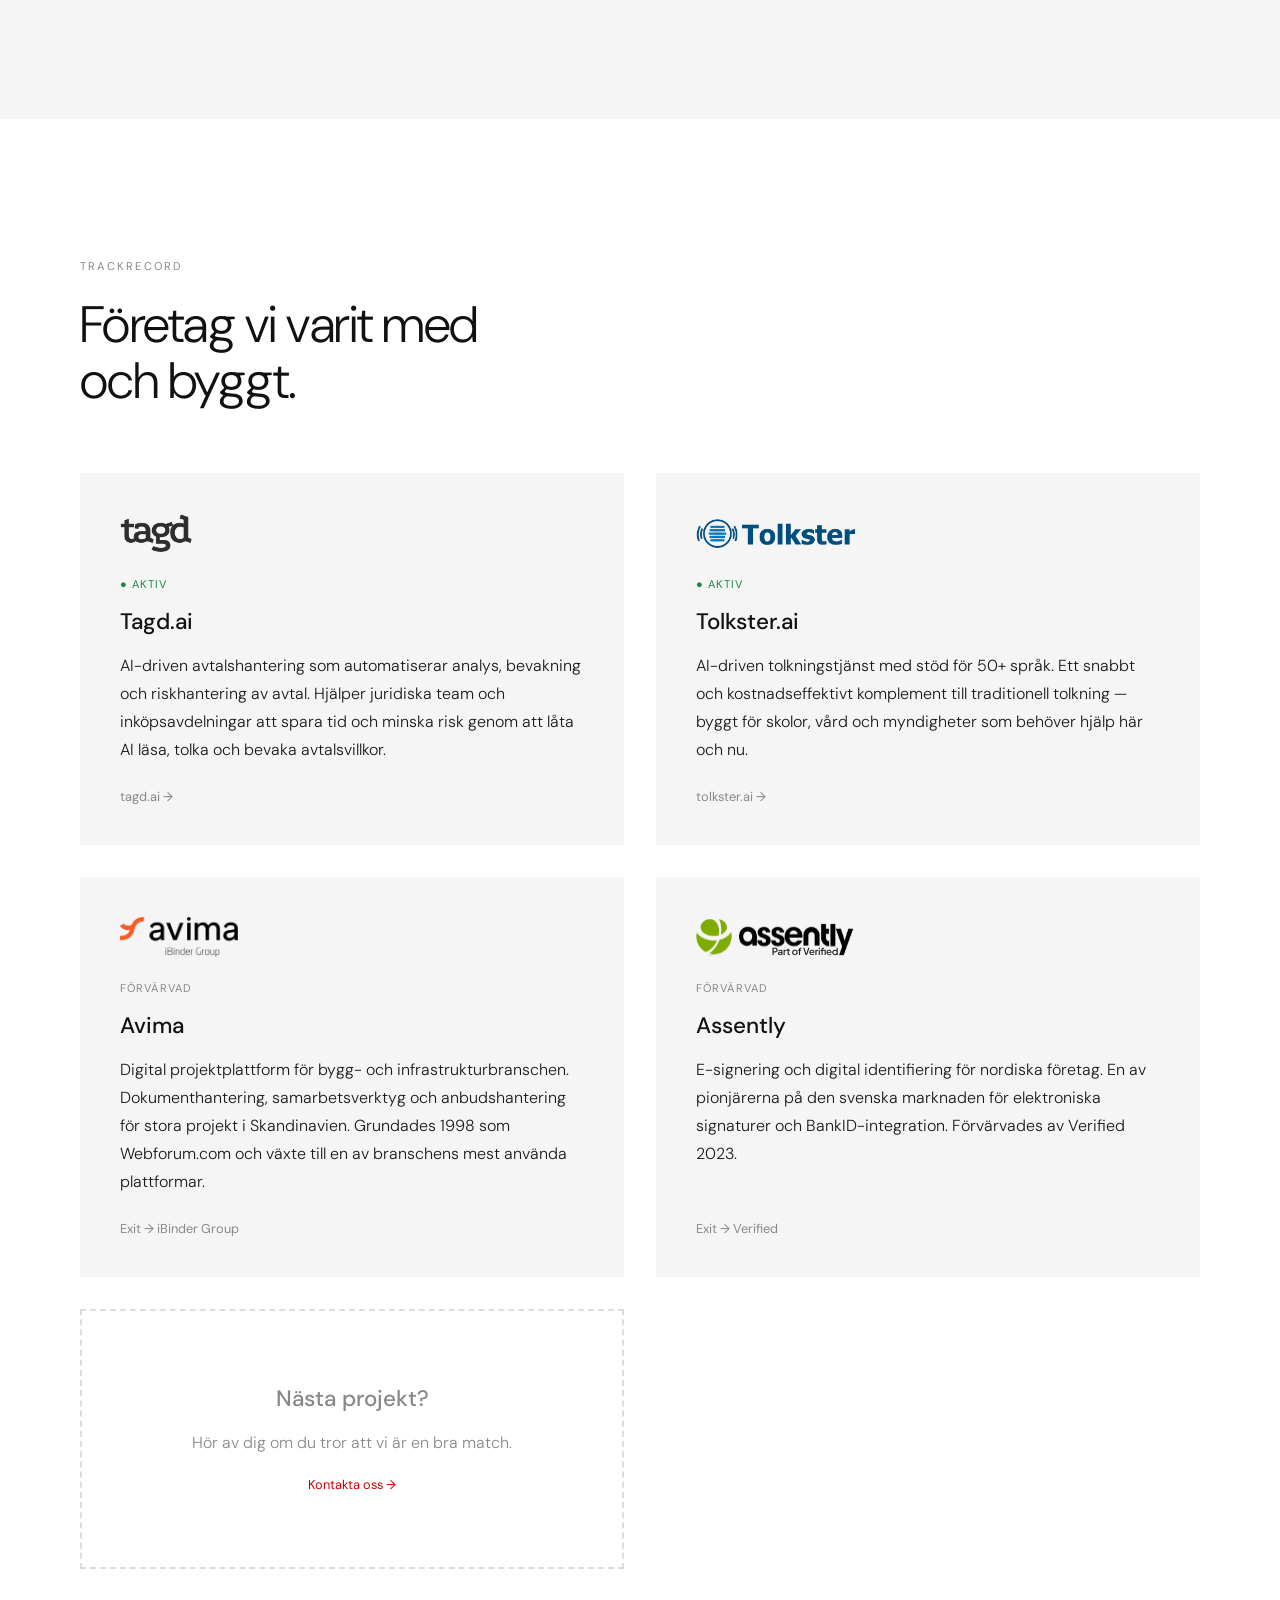
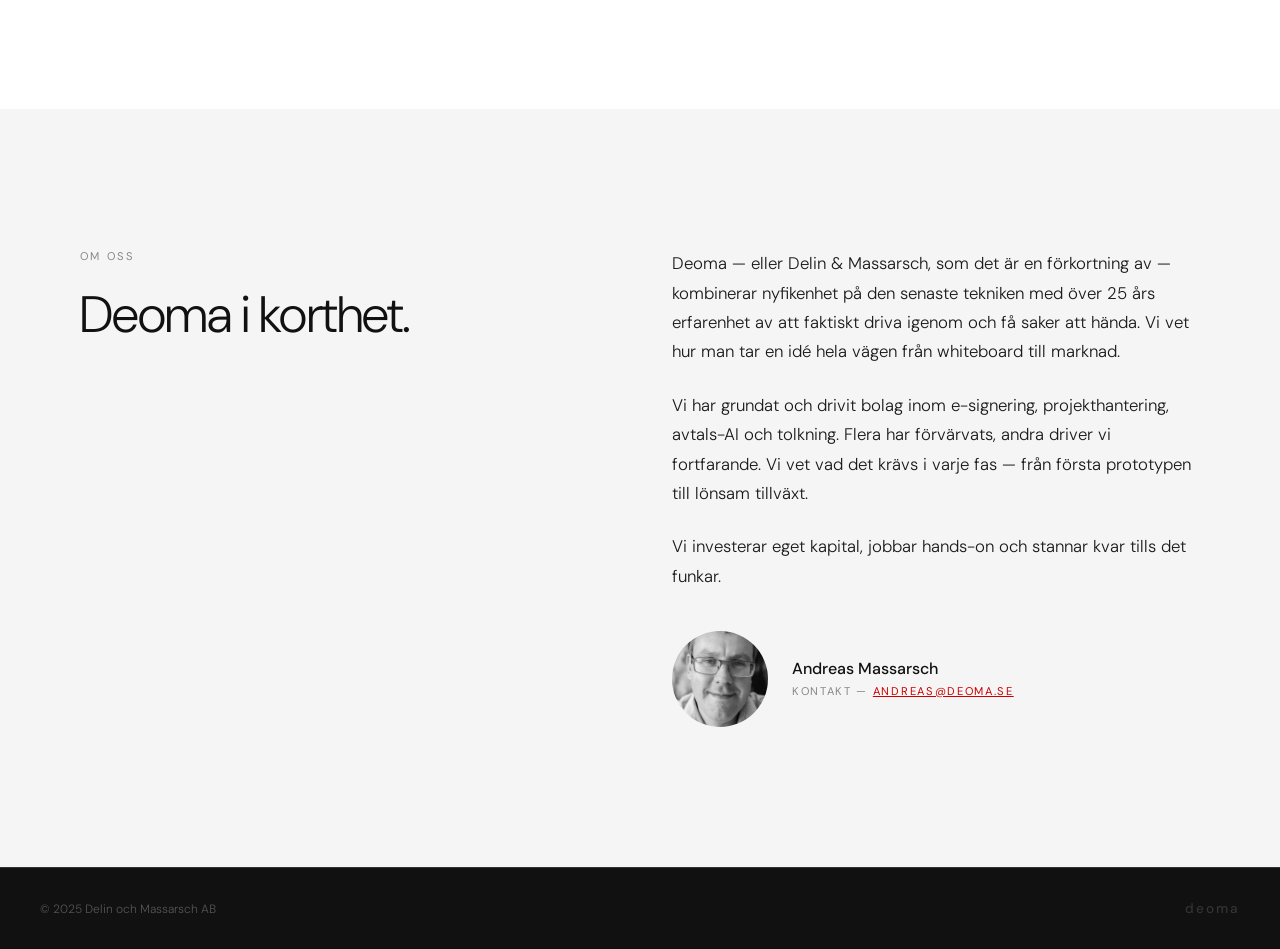
==== commit 0ddd5156: "Extract CSS to shared styles.css, remove unused images, optimize SVG - Extract 641 lines of shared C" ====
--- a/index.html
+++ b/index.html
@@ -13,692 +13,10 @@
   <link rel="alternate" hreflang="de" href="https://deomaweb.vercel.app/de.html">
   <link rel="alternate" hreflang="x-default" href="https://deomaweb.vercel.app/">
   <link rel="icon" type="image/svg+xml" href="favicon.svg">
-  <link href="https://fonts.googleapis.com/css2?family=DM+Sans:ital,opsz,wght@0,9..40,300;0,9..40,400;0,9..40,500;0,9..40,600;1,9..40,300&display=swap" rel="stylesheet">
-  <style>
-    *, *::before, *::after {
-      margin: 0;
-      padding: 0;
-      box-sizing: border-box;
-    }
-
-    :root {
-      --red: #CC0000;
-      --black: #111111;
-      --text: #1A1A1A;
-      --muted: #888888;
-      --border: #E0E0E0;
-      --bg: #FFFFFF;
-      --bg-alt: #F5F5F5;
-    }
-
-    html {
-      scroll-behavior: smooth;
-    }
-
-    body {
-      font-family: 'DM Sans', sans-serif;
-      font-weight: 300;
-      color: var(--text);
-      background: var(--bg);
-      -webkit-font-smoothing: antialiased;
-      -moz-osx-font-smoothing: grayscale;
-    }
-
-    /* ── Red top bar ── */
-    .top-bar {
-      height: 6px;
-      background: var(--red);
-    }
-
-    /* ── Nav ── */
-    .nav-wrapper {
-      position: sticky;
-      top: 0;
-      z-index: 100;
-      background: var(--bg);
-    }
-
-    .nav {
-      max-width: 1200px;
-      margin: 0 auto;
-      padding: 0 2.5rem;
-      height: 80px;
-      display: flex;
-      align-items: center;
-      gap: 3.5rem;
-    }
-
-    .nav-rule {
-      display: block;
-      width: 100%;
-      height: 2px;
-      background: var(--black);
-    }
-
-    .nav-logo {
-      display: flex;
-      flex-direction: column;
-      gap: 4px;
-      text-decoration: none;
-    }
-
-    .nav-logo-top {
-      display: flex;
-      align-items: center;
-      gap: 0.6rem;
-    }
-
-    .nav-sigill {
-      width: 16px;
-      height: 20px;
-      border-radius: 1px;
-      display: flex;
-      flex-direction: column;
-      flex-shrink: 0;
-    }
-
-    .nav-sigill span {
-      flex: 1;
-    }
-
-    .nav-sigill span:nth-child(1),
-    .nav-sigill span:nth-child(3) {
-      background: var(--red);
-    }
-
-    .nav-sigill span:nth-child(2) {
-      background: var(--bg);
-    }
-
-    .nav-logo-name {
-      font-size: 1.5rem;
-      font-weight: 500;
-      letter-spacing: 0.12em;
-      color: var(--black);
-      line-height: 1;
-    }
-
-    .nav-logo-sub {
-      font-size: 0.5rem;
-      font-weight: 300;
-      letter-spacing: 0.2em;
-      color: var(--muted);
-      text-transform: uppercase;
-    }
-
-    .nav-links {
-      display: flex;
-      gap: 2.5rem;
-      list-style: none;
-      margin-left: auto;
-    }
-
-    .nav-links a {
-      font-size: 0.8rem;
-      font-weight: 500;
-      letter-spacing: 0.08em;
-      text-transform: uppercase;
-      color: var(--black);
-      text-decoration: none;
-      transition: color 0.2s;
-    }
-
-    .nav-links a:hover {
-      color: var(--red);
-    }
-
-    /* ── Language switcher ── */
-    .lang-switch {
-      position: relative;
-      margin-left: 1.5rem;
-    }
-
-    .lang-switch-btn {
-      font-size: 0.8rem;
-      font-weight: 500;
-      letter-spacing: 0.08em;
-      text-transform: uppercase;
-      color: var(--black);
-      background: none;
-      border: none;
-      padding: 0.35rem 0.3rem;
-      cursor: pointer;
-      font-family: inherit;
-      display: flex;
-      align-items: center;
-      gap: 0.3rem;
-      transition: border-color 0.2s;
-    }
-
-    .lang-switch-btn:hover {
-      color: var(--red);
-    }
-
-    .lang-switch-btn::after {
-      content: '▾';
-      font-size: 0.6rem;
-    }
-
-    .lang-dropdown {
-      display: none;
-      position: absolute;
-      top: 100%;
-      right: 0;
-      padding-top: 0.25rem;
-      background: transparent;
-      min-width: 100%;
-      z-index: 200;
-    }
-
-    .lang-dropdown-inner {
-      background: var(--bg);
-      border: 1px solid var(--border);
-    }
-
-    .lang-switch:hover .lang-dropdown,
-    .lang-switch:focus-within .lang-dropdown {
-      display: block;
-    }
-
-    .lang-dropdown a {
-      display: block;
-      padding: 0.4rem 0.7rem;
-      font-size: 0.8rem;
-      font-weight: 500;
-      letter-spacing: 0.08em;
-      text-transform: uppercase;
-      color: var(--black);
-      text-decoration: none;
-      transition: background 0.15s;
-    }
-
-    .lang-dropdown a:hover {
-      background: var(--bg-alt);
-      color: var(--red);
-    }
-
-    /* ── Hero ── */
-    .hero {
-      height: calc(100vh - 82px);
-      display: flex;
-      align-items: flex-start;
-      padding-top: 20vh;
-      background: var(--bg);
-    }
-
-    .hero-inner {
-      max-width: 1200px;
-      margin: 0 auto;
-      padding: 0 2.5rem;
-      width: 100%;
-      display: flex;
-      align-items: center;
-      justify-content: space-between;
-      gap: 4rem;
-    }
-
-    .hero-content {
-      animation: fadeIn 0.5s ease both;
-      flex: 1;
-    }
-
-    .hero-graphic {
-      flex-shrink: 0;
-      animation: fadeIn 0.8s ease both;
-    }
-
-    @keyframes fadeIn {
-      from {
-        opacity: 0;
-        transform: translateY(16px);
-      }
-      to {
-        opacity: 1;
-        transform: translateY(0);
-      }
-    }
-
-    .hero-eyebrow {
-      font-size: 0.7rem;
-      font-weight: 400;
-      letter-spacing: 0.2em;
-      text-transform: uppercase;
-      color: var(--muted);
-      margin-bottom: 2rem;
-    }
-
-    .hero-title {
-      font-size: clamp(3.5rem, 7vw, 7rem);
-      font-weight: 300;
-      letter-spacing: -0.02em;
-      color: var(--black);
-      line-height: 1.05;
-      margin-bottom: 2.5rem;
-    }
-
-    .hero-line {
-      width: 40px;
-      height: 2px;
-      background: var(--red);
-      margin-bottom: 2.5rem;
-    }
-
-    .hero-desc {
-      font-size: 1.05rem;
-      font-weight: 300;
-      line-height: 1.75;
-      color: var(--text);
-      max-width: 50ch;
-      margin-bottom: 3rem;
-    }
-
-    .hero-actions {
-      display: flex;
-      align-items: center;
-      gap: 2.5rem;
-    }
-
-    .btn-primary {
-      display: inline-block;
-      background: var(--red);
-      color: #FFFFFF;
-      font-family: 'DM Sans', sans-serif;
-      font-size: 0.85rem;
-      font-weight: 500;
-      letter-spacing: 0.04em;
-      padding: 1rem 2.5rem;
-      border: none;
-      border-radius: 0;
-      text-decoration: none;
-      cursor: pointer;
-      transition: background 0.2s;
-    }
-
-    .btn-primary:hover {
-      background: #a30000;
-    }
-
-    .text-link {
-      font-size: 0.9rem;
-      font-weight: 400;
-      color: var(--text);
-      text-decoration: none;
-      transition: color 0.2s;
-    }
-
-    .text-link:hover {
-      color: var(--red);
-    }
-
-    /* ── Section shared ── */
-    .section-label {
-      font-size: 0.7rem;
-      font-weight: 400;
-      letter-spacing: 0.2em;
-      text-transform: uppercase;
-      color: var(--muted);
-      margin-bottom: 1.5rem;
-    }
-
-    .section-title {
-      font-size: clamp(2.5rem, 4vw, 3.5rem);
-      font-weight: 300;
-      letter-spacing: -0.01em;
-      color: var(--black);
-      line-height: 1.1;
-      margin-bottom: 4rem;
-    }
-
-    .container {
-      max-width: 1200px;
-      margin: 0 auto;
-      padding: 0 2.5rem;
-    }
-
-    /* ── Vad vi gör ── */
-    .services {
-      background: var(--bg-alt);
-      padding: 140px 0;
-    }
-
-    .services-grid {
-      display: grid;
-      grid-template-columns: repeat(3, 1fr);
-      gap: 3rem;
-    }
-
-    .service-card {
-      border-top: 1px solid var(--border);
-      padding-top: 2rem;
-      transition: border-color 0.3s;
-    }
-
-    .service-card:hover {
-      border-color: var(--red);
-    }
-
-    .service-number {
-      font-size: 3.5rem;
-      font-weight: 300;
-      color: var(--border);
-      line-height: 1;
-      margin-bottom: 1.5rem;
-    }
-
-    .service-name {
-      font-size: 1rem;
-      font-weight: 500;
-      letter-spacing: 0.05em;
-      text-transform: uppercase;
-      color: var(--black);
-      margin-bottom: 1rem;
-    }
-
-    .service-desc {
-      font-size: 1rem;
-      font-weight: 300;
-      line-height: 1.75;
-      color: var(--text);
-    }
-
-    /* ── Portfolio ── */
-    .portfolio {
-      background: var(--bg);
-      padding: 140px 0;
-    }
-
-    .portfolio-grid {
-      display: grid;
-      grid-template-columns: repeat(2, 1fr);
-      gap: 2rem;
-    }
-
-    .portfolio-card {
-      background: var(--bg-alt);
-      display: flex;
-      flex-direction: column;
-      justify-content: space-between;
-      min-height: 260px;
-      overflow: hidden;
-    }
-
-    .portfolio-logo {
-      height: 40px;
-      max-width: 160px;
-      object-fit: contain;
-      object-position: left;
-      display: block;
-      margin: 40px 40px 1.5rem;
-    }
-
-    .portfolio-card-top {
-      margin-bottom: 1.5rem;
-      padding: 0 40px;
-    }
-
-    .portfolio-card-top:first-child {
-      padding-top: 0;
-    }
-
-    .portfolio-status {
-      font-size: 0.7rem;
-      font-weight: 400;
-      letter-spacing: 0.1em;
-      text-transform: uppercase;
-      color: var(--muted);
-      margin-bottom: 1rem;
-    }
-
-    .portfolio-status.active {
-      color: #1a8a3f;
-    }
-
-    .portfolio-status.active::before {
-      content: '● ';
-      animation: pulse-dot 2s ease-in-out infinite;
-    }
-
-    @keyframes pulse-dot {
-      0%, 100% { opacity: 1; }
-      50% { opacity: 0.3; }
-    }
-
-    .portfolio-name {
-      font-size: 1.4rem;
-      font-weight: 500;
-      color: var(--black);
-      margin-bottom: 1rem;
-    }
-
-    .portfolio-desc {
-      font-size: 1rem;
-      font-weight: 300;
-      line-height: 1.75;
-      color: var(--text);
-    }
-
-    .portfolio-link {
-      font-size: 0.8rem;
-      font-weight: 400;
-      color: var(--muted);
-      text-decoration: none;
-      transition: color 0.2s;
-      margin-top: auto;
-      padding: 0 40px 40px;
-    }
-
-    .portfolio-link:hover {
-      color: var(--red);
-    }
-
-    /* ── Om oss ── */
-    .about {
-      background: var(--bg-alt);
-      padding: 140px 0;
-    }
-
-    .about-grid {
-      display: grid;
-      grid-template-columns: 1fr 1fr;
-      gap: 4rem;
-    }
-
-    .about-text p {
-      font-size: 1.05rem;
-      font-weight: 300;
-      line-height: 1.75;
-      color: var(--text);
-      margin-bottom: 1.5rem;
-    }
-
-    .about-founders {
-      grid-column: 1 / -1;
-      display: grid;
-      grid-template-columns: 1fr 1fr;
-      gap: 3rem;
-      margin-top: 2rem;
-      margin-bottom: 2rem;
-    }
-
-    .founder {
-      display: flex;
-      align-items: center;
-      gap: 1.5rem;
-    }
-
-    .founder-img {
-      width: 96px;
-      height: 96px;
-      border-radius: 50%;
-      object-fit: cover;
-      filter: grayscale(100%);
-      flex-shrink: 0;
-    }
-
-    .founder-name {
-      font-size: 1rem;
-      font-weight: 500;
-      color: var(--black);
-      margin-bottom: 0.25rem;
-    }
-
-    .founder-role {
-      font-size: 0.7rem;
-      font-weight: 400;
-      letter-spacing: 0.15em;
-      text-transform: uppercase;
-      color: var(--muted);
-      line-height: 1.5;
-    }
-
-    .about-stats {
-      display: grid;
-      grid-template-columns: repeat(4, 1fr);
-      gap: 2rem;
-      margin-top: 2rem;
-      grid-column: 1 / -1;
-    }
-
-    .stat {
-      border-top: 1px solid var(--border);
-      padding-top: 1.5rem;
-    }
-
-    .stat-number {
-      font-size: 2.5rem;
-      font-weight: 300;
-      color: var(--black);
-      line-height: 1;
-      margin-bottom: 0.5rem;
-    }
-
-    .stat-label {
-      font-size: 0.7rem;
-      font-weight: 400;
-      letter-spacing: 0.2em;
-      text-transform: uppercase;
-      color: var(--muted);
-    }
-
-    /* ── Kontakt ── */
-    .contact {
-      background: var(--black);
-      padding: 120px 0;
-    }
-
-    .contact .section-label {
-      color: #555555;
-    }
-
-    .contact .section-title {
-      color: #FFFFFF;
-    }
-
-    .contact-sub {
-      font-size: 1rem;
-      font-weight: 300;
-      color: var(--muted);
-      margin-bottom: 3rem;
-    }
-
-    /* ── Footer ── */
-    .footer {
-      background: var(--black);
-      border-top: 1px solid #333333;
-      padding: 2rem 2.5rem;
-    }
-
-    .footer-inner {
-      max-width: 1200px;
-      margin: 0 auto;
-      display: flex;
-      align-items: center;
-      justify-content: space-between;
-    }
-
-    .footer-copy {
-      font-size: 0.75rem;
-      font-weight: 300;
-      color: #555555;
-    }
-
-    .footer-logo {
-      font-size: 0.85rem;
-      font-weight: 500;
-      letter-spacing: 0.15em;
-      color: #333333;
-    }
-
-    /* ── Responsive ── */
-    @media (max-width: 768px) {
-      .nav-links {
-        display: none;
-      }
-
-      .hero {
-        padding-top: 12vh;
-      }
-
-      .hero-title {
-        font-size: clamp(2.5rem, 10vw, 4rem);
-      }
-
-      .hero-actions {
-        flex-direction: column;
-        align-items: flex-start;
-        gap: 1.5rem;
-      }
-
-      .hero-graphic {
-        display: none;
-      }
-
-      .services-grid {
-        grid-template-columns: 1fr;
-        gap: 3rem;
-      }
-
-      .portfolio-grid {
-        grid-template-columns: 1fr;
-      }
-
-      .about-grid {
-        grid-template-columns: 1fr;
-        gap: 2rem;
-      }
-
-      .about-founders {
-        grid-template-columns: 1fr;
-        gap: 2rem;
-      }
-
-      .about-stats {
-        grid-template-columns: repeat(2, 1fr);
-      }
-
-      .container {
-        padding: 0 1.5rem;
-      }
-
-      .nav {
-        padding: 0 1.5rem;
-      }
-
-      .services,
-      .portfolio,
-      .about {
-        padding: 80px 0;
-      }
-
-      .contact {
-        padding: 80px 0;
-      }
-
-      .footer {
-        padding: 2rem 1.5rem;
-      }
-    }
-  </style>
+  <link rel="preconnect" href="https://fonts.googleapis.com">
+  <link rel="preconnect" href="https://fonts.gstatic.com" crossorigin>
+  <link href="https://fonts.googleapis.com/css2?family=DM+Sans:opsz,wght@9..40,300;9..40,400;9..40,500&display=swap" rel="stylesheet">
+  <link rel="stylesheet" href="styles.css">
 </head>
 <body>
 
@@ -903,11 +221,11 @@
           </div>
           <a href="https://www.assently.com" target="_blank" rel="noopener" class="portfolio-link">Exit → Verified</a>
         </div>
-        <div class="portfolio-card" style="display:flex;align-items:center;justify-content:center;border:2px dashed #DDD;background:transparent;">
-          <div style="text-align:center;">
-            <h3 class="portfolio-name" style="color:var(--muted);">Nästa projekt?</h3>
-            <p class="portfolio-desc" style="color:var(--muted);margin:0.5rem 0 1rem;">Hör av dig om du tror att vi är en bra match.</p>
-            <a href="mailto:andreas@deoma.se" class="portfolio-link" style="color:var(--red);">Kontakta oss →</a>
+        <div class="portfolio-card portfolio-card--cta">
+          <div>
+            <h3 class="portfolio-name">Nästa projekt?</h3>
+            <p class="portfolio-desc">Hör av dig om du tror att vi är en bra match.</p>
+            <a href="mailto:andreas@deoma.se" class="portfolio-link">Kontakta oss →</a>
           </div>
         </div>
       </div>
@@ -926,11 +244,11 @@
           <p>Deoma — eller Delin & Massarsch, som det är en förkortning av — kombinerar nyfikenhet på den senaste tekniken med över 25 års erfarenhet av att faktiskt driva igenom och få saker att hända. Vi vet hur man tar en idé hela vägen från whiteboard till marknad.</p>
           <p>Vi har grundat och drivit bolag inom e-signering, projekthantering, avtals-AI och tolkning. Flera har förvärvats, andra driver vi fortfarande. Vi vet vad det krävs i varje fas — från första prototypen till lönsam tillväxt.</p>
           <p>Vi investerar eget kapital, jobbar hands-on och stannar kvar tills det funkar.</p>
-          <div class="founder" style="margin-top:2.5rem;">
+          <div class="founder founder--inline">
             <img src="andreas.jpeg" alt="Andreas Massarsch" class="founder-img">
             <div>
               <div class="founder-name">Andreas Massarsch</div>
-              <div class="founder-role">Kontakt — <a href="mailto:andreas@deoma.se" style="color:var(--red);">andreas@deoma.se</a></div>
+              <div class="founder-role">Kontakt — <a href="mailto:andreas@deoma.se">andreas@deoma.se</a></div>
             </div>
           </div>
         </div>
--- a/styles.css
+++ b/styles.css
@@ -0,0 +1,641 @@
+*, *::before, *::after {
+  margin: 0;
+  padding: 0;
+  box-sizing: border-box;
+}
+
+:root {
+  --red: #CC0000;
+  --black: #111111;
+  --text: #1A1A1A;
+  --muted: #888888;
+  --border: #E0E0E0;
+  --bg: #FFFFFF;
+  --bg-alt: #F5F5F5;
+}
+
+html {
+  scroll-behavior: smooth;
+}
+
+body {
+  font-family: 'DM Sans', sans-serif;
+  font-weight: 300;
+  color: var(--text);
+  background: var(--bg);
+  -webkit-font-smoothing: antialiased;
+  -moz-osx-font-smoothing: grayscale;
+}
+
+/* ── Red top bar ── */
+.top-bar {
+  height: 6px;
+  background: var(--red);
+}
+
+/* ── Nav ── */
+.nav-wrapper {
+  position: sticky;
+  top: 0;
+  z-index: 100;
+  background: var(--bg);
+}
+
+.nav {
+  max-width: 1200px;
+  margin: 0 auto;
+  padding: 0 2.5rem;
+  height: 80px;
+  display: flex;
+  align-items: center;
+  gap: 3.5rem;
+}
+
+.nav-rule {
+  display: block;
+  width: 100%;
+  height: 2px;
+  background: var(--black);
+}
+
+.nav-logo {
+  display: flex;
+  flex-direction: column;
+  gap: 4px;
+  text-decoration: none;
+}
+
+.nav-logo-top {
+  display: flex;
+  align-items: center;
+  gap: 0.6rem;
+}
+
+.nav-sigill {
+  width: 16px;
+  height: 20px;
+  border-radius: 1px;
+  display: flex;
+  flex-direction: column;
+  flex-shrink: 0;
+}
+
+.nav-sigill span {
+  flex: 1;
+}
+
+.nav-sigill span:nth-child(1),
+.nav-sigill span:nth-child(3) {
+  background: var(--red);
+}
+
+.nav-sigill span:nth-child(2) {
+  background: var(--bg);
+}
+
+.nav-logo-name {
+  font-size: 1.5rem;
+  font-weight: 500;
+  letter-spacing: 0.12em;
+  color: var(--black);
+  line-height: 1;
+}
+
+.nav-logo-sub {
+  font-size: 0.5rem;
+  font-weight: 300;
+  letter-spacing: 0.2em;
+  color: var(--muted);
+  text-transform: uppercase;
+}
+
+.nav-links {
+  display: flex;
+  gap: 2.5rem;
+  list-style: none;
+  margin-left: auto;
+}
+
+.nav-links a {
+  font-size: 0.8rem;
+  font-weight: 500;
+  letter-spacing: 0.08em;
+  text-transform: uppercase;
+  color: var(--black);
+  text-decoration: none;
+  transition: color 0.2s;
+}
+
+.nav-links a:hover {
+  color: var(--red);
+}
+
+/* ── Language switcher ── */
+.lang-switch {
+  position: relative;
+  margin-left: 1.5rem;
+}
+
+.lang-switch-btn {
+  font-size: 0.8rem;
+  font-weight: 500;
+  letter-spacing: 0.08em;
+  text-transform: uppercase;
+  color: var(--black);
+  background: none;
+  border: none;
+  padding: 0.35rem 0.3rem;
+  cursor: pointer;
+  font-family: inherit;
+  display: flex;
+  align-items: center;
+  gap: 0.3rem;
+  transition: color 0.2s;
+}
+
+.lang-switch-btn:hover {
+  color: var(--red);
+}
+
+.lang-switch-btn::after {
+  content: '▾';
+  font-size: 0.6rem;
+}
+
+.lang-dropdown {
+  display: none;
+  position: absolute;
+  top: 100%;
+  right: 0;
+  padding-top: 0.25rem;
+  background: transparent;
+  min-width: 100%;
+  z-index: 200;
+}
+
+.lang-dropdown-inner {
+  background: var(--bg);
+  border: 1px solid var(--border);
+}
+
+.lang-switch:hover .lang-dropdown,
+.lang-switch:focus-within .lang-dropdown {
+  display: block;
+}
+
+.lang-dropdown a {
+  display: block;
+  padding: 0.4rem 0.7rem;
+  font-size: 0.8rem;
+  font-weight: 500;
+  letter-spacing: 0.08em;
+  text-transform: uppercase;
+  color: var(--black);
+  text-decoration: none;
+  transition: background 0.15s;
+}
+
+.lang-dropdown a:hover {
+  background: var(--bg-alt);
+  color: var(--red);
+}
+
+/* ── Hero ── */
+.hero {
+  height: calc(100vh - 82px);
+  display: flex;
+  align-items: flex-start;
+  padding-top: 20vh;
+  background: var(--bg);
+}
+
+.hero-inner {
+  max-width: 1200px;
+  margin: 0 auto;
+  padding: 0 2.5rem;
+  width: 100%;
+  display: flex;
+  align-items: center;
+  justify-content: space-between;
+  gap: 4rem;
+}
+
+.hero-content {
+  animation: fadeIn 0.5s ease both;
+  flex: 1;
+}
+
+.hero-graphic {
+  flex-shrink: 0;
+  animation: fadeIn 0.8s ease both;
+}
+
+@keyframes fadeIn {
+  from {
+    opacity: 0;
+    transform: translateY(16px);
+  }
+  to {
+    opacity: 1;
+    transform: translateY(0);
+  }
+}
+
+.hero-eyebrow {
+  font-size: 0.7rem;
+  font-weight: 400;
+  letter-spacing: 0.2em;
+  text-transform: uppercase;
+  color: var(--muted);
+  margin-bottom: 2rem;
+}
+
+.hero-title {
+  font-size: clamp(3.5rem, 7vw, 7rem);
+  font-weight: 300;
+  letter-spacing: -0.02em;
+  color: var(--black);
+  line-height: 1.05;
+  margin-bottom: 2.5rem;
+}
+
+.hero-line {
+  width: 40px;
+  height: 2px;
+  background: var(--red);
+  margin-bottom: 2.5rem;
+}
+
+.hero-desc {
+  font-size: 1.05rem;
+  font-weight: 300;
+  line-height: 1.75;
+  color: var(--text);
+  max-width: 50ch;
+  margin-bottom: 3rem;
+}
+
+.hero-actions {
+  display: flex;
+  align-items: center;
+  gap: 2.5rem;
+}
+
+.btn-primary {
+  display: inline-block;
+  background: var(--red);
+  color: #FFFFFF;
+  font-family: 'DM Sans', sans-serif;
+  font-size: 0.85rem;
+  font-weight: 500;
+  letter-spacing: 0.04em;
+  padding: 1rem 2.5rem;
+  border: none;
+  border-radius: 0;
+  text-decoration: none;
+  cursor: pointer;
+  transition: background 0.2s;
+}
+
+.btn-primary:hover {
+  background: #a30000;
+}
+
+.text-link {
+  font-size: 0.9rem;
+  font-weight: 400;
+  color: var(--text);
+  text-decoration: none;
+  transition: color 0.2s;
+}
+
+.text-link:hover {
+  color: var(--red);
+}
+
+/* ── Section shared ── */
+.section-label {
+  font-size: 0.7rem;
+  font-weight: 400;
+  letter-spacing: 0.2em;
+  text-transform: uppercase;
+  color: var(--muted);
+  margin-bottom: 1.5rem;
+}
+
+.section-title {
+  font-size: clamp(2.5rem, 4vw, 3.5rem);
+  font-weight: 300;
+  letter-spacing: -0.01em;
+  color: var(--black);
+  line-height: 1.1;
+  margin-bottom: 4rem;
+}
+
+.container {
+  max-width: 1200px;
+  margin: 0 auto;
+  padding: 0 2.5rem;
+}
+
+/* ── Vad vi gör ── */
+.services {
+  background: var(--bg-alt);
+  padding: 140px 0;
+}
+
+.services-grid {
+  display: grid;
+  grid-template-columns: repeat(3, 1fr);
+  gap: 3rem;
+}
+
+.service-card {
+  border-top: 1px solid var(--border);
+  padding-top: 2rem;
+  transition: border-color 0.3s;
+}
+
+.service-card:hover {
+  border-color: var(--red);
+}
+
+.service-number {
+  font-size: 3.5rem;
+  font-weight: 300;
+  color: var(--border);
+  line-height: 1;
+  margin-bottom: 1.5rem;
+}
+
+.service-name {
+  font-size: 1rem;
+  font-weight: 500;
+  letter-spacing: 0.05em;
+  text-transform: uppercase;
+  color: var(--black);
+  margin-bottom: 1rem;
+}
+
+.service-desc {
+  font-size: 1rem;
+  font-weight: 300;
+  line-height: 1.75;
+  color: var(--text);
+}
+
+/* ── Portfolio ── */
+.portfolio {
+  background: var(--bg);
+  padding: 140px 0;
+}
+
+.portfolio-grid {
+  display: grid;
+  grid-template-columns: repeat(2, 1fr);
+  gap: 2rem;
+}
+
+.portfolio-card {
+  background: var(--bg-alt);
+  display: flex;
+  flex-direction: column;
+  justify-content: space-between;
+  min-height: 260px;
+  overflow: hidden;
+}
+
+.portfolio-logo {
+  height: 40px;
+  max-width: 160px;
+  object-fit: contain;
+  object-position: left;
+  display: block;
+  margin: 40px 40px 1.5rem;
+}
+
+.portfolio-card-top {
+  margin-bottom: 1.5rem;
+  padding: 0 40px;
+}
+
+.portfolio-card-top:first-child {
+  padding-top: 0;
+}
+
+.portfolio-status {
+  font-size: 0.7rem;
+  font-weight: 400;
+  letter-spacing: 0.1em;
+  text-transform: uppercase;
+  color: var(--muted);
+  margin-bottom: 1rem;
+}
+
+.portfolio-status.active {
+  color: #1a8a3f;
+}
+
+.portfolio-status.active::before {
+  content: '● ';
+  animation: pulse-dot 2s ease-in-out infinite;
+}
+
+@keyframes pulse-dot {
+  0%, 100% { opacity: 1; }
+  50% { opacity: 0.3; }
+}
+
+.portfolio-name {
+  font-size: 1.4rem;
+  font-weight: 500;
+  color: var(--black);
+  margin-bottom: 1rem;
+}
+
+.portfolio-desc {
+  font-size: 1rem;
+  font-weight: 300;
+  line-height: 1.75;
+  color: var(--text);
+}
+
+.portfolio-link {
+  font-size: 0.8rem;
+  font-weight: 400;
+  color: var(--muted);
+  text-decoration: none;
+  transition: color 0.2s;
+  margin-top: auto;
+  padding: 0 40px 40px;
+}
+
+.portfolio-link:hover {
+  color: var(--red);
+}
+
+.portfolio-card--cta {
+  display: flex;
+  align-items: center;
+  justify-content: center;
+  border: 2px dashed #DDD;
+  background: transparent;
+  text-align: center;
+}
+
+.portfolio-card--cta .portfolio-name {
+  color: var(--muted);
+}
+
+.portfolio-card--cta .portfolio-desc {
+  color: var(--muted);
+  margin: 0.5rem 0 1rem;
+}
+
+.portfolio-card--cta .portfolio-link {
+  color: var(--red);
+}
+
+.founder--inline {
+  margin-top: 2.5rem;
+}
+
+.founder-role a {
+  color: var(--red);
+}
+
+/* ── Om oss ── */
+.about {
+  background: var(--bg-alt);
+  padding: 140px 0;
+}
+
+.about-grid {
+  display: grid;
+  grid-template-columns: 1fr 1fr;
+  gap: 4rem;
+}
+
+.about-text p {
+  font-size: 1.05rem;
+  font-weight: 300;
+  line-height: 1.75;
+  color: var(--text);
+  margin-bottom: 1.5rem;
+}
+
+.founder {
+  display: flex;
+  align-items: center;
+  gap: 1.5rem;
+}
+
+.founder-img {
+  width: 96px;
+  height: 96px;
+  border-radius: 50%;
+  object-fit: cover;
+  filter: grayscale(100%);
+  flex-shrink: 0;
+}
+
+.founder-name {
+  font-size: 1rem;
+  font-weight: 500;
+  color: var(--black);
+  margin-bottom: 0.25rem;
+}
+
+.founder-role {
+  font-size: 0.7rem;
+  font-weight: 400;
+  letter-spacing: 0.15em;
+  text-transform: uppercase;
+  color: var(--muted);
+  line-height: 1.5;
+}
+
+/* ── Footer ── */
+.footer {
+  background: var(--black);
+  border-top: 1px solid #333333;
+  padding: 2rem 2.5rem;
+}
+
+.footer-inner {
+  max-width: 1200px;
+  margin: 0 auto;
+  display: flex;
+  align-items: center;
+  justify-content: space-between;
+}
+
+.footer-copy {
+  font-size: 0.75rem;
+  font-weight: 300;
+  color: #555555;
+}
+
+.footer-logo {
+  font-size: 0.85rem;
+  font-weight: 500;
+  letter-spacing: 0.15em;
+  color: #333333;
+}
+
+/* ── Responsive ── */
+@media (max-width: 768px) {
+  .nav-links {
+    display: none;
+  }
+
+  .hero {
+    padding-top: 12vh;
+  }
+
+  .hero-title {
+    font-size: clamp(2.5rem, 10vw, 4rem);
+  }
+
+  .hero-actions {
+    flex-direction: column;
+    align-items: flex-start;
+    gap: 1.5rem;
+  }
+
+  .hero-graphic {
+    display: none;
+  }
+
+  .services-grid {
+    grid-template-columns: 1fr;
+    gap: 3rem;
+  }
+
+  .portfolio-grid {
+    grid-template-columns: 1fr;
+  }
+
+  .about-grid {
+    grid-template-columns: 1fr;
+    gap: 2rem;
+  }
+
+  .container {
+    padding: 0 1.5rem;
+  }
+
+  .nav {
+    padding: 0 1.5rem;
+  }
+
+  .services,
+  .portfolio,
+  .about {
+    padding: 80px 0;
+  }
+
+  .footer {
+    padding: 2rem 1.5rem;
+  }
+}
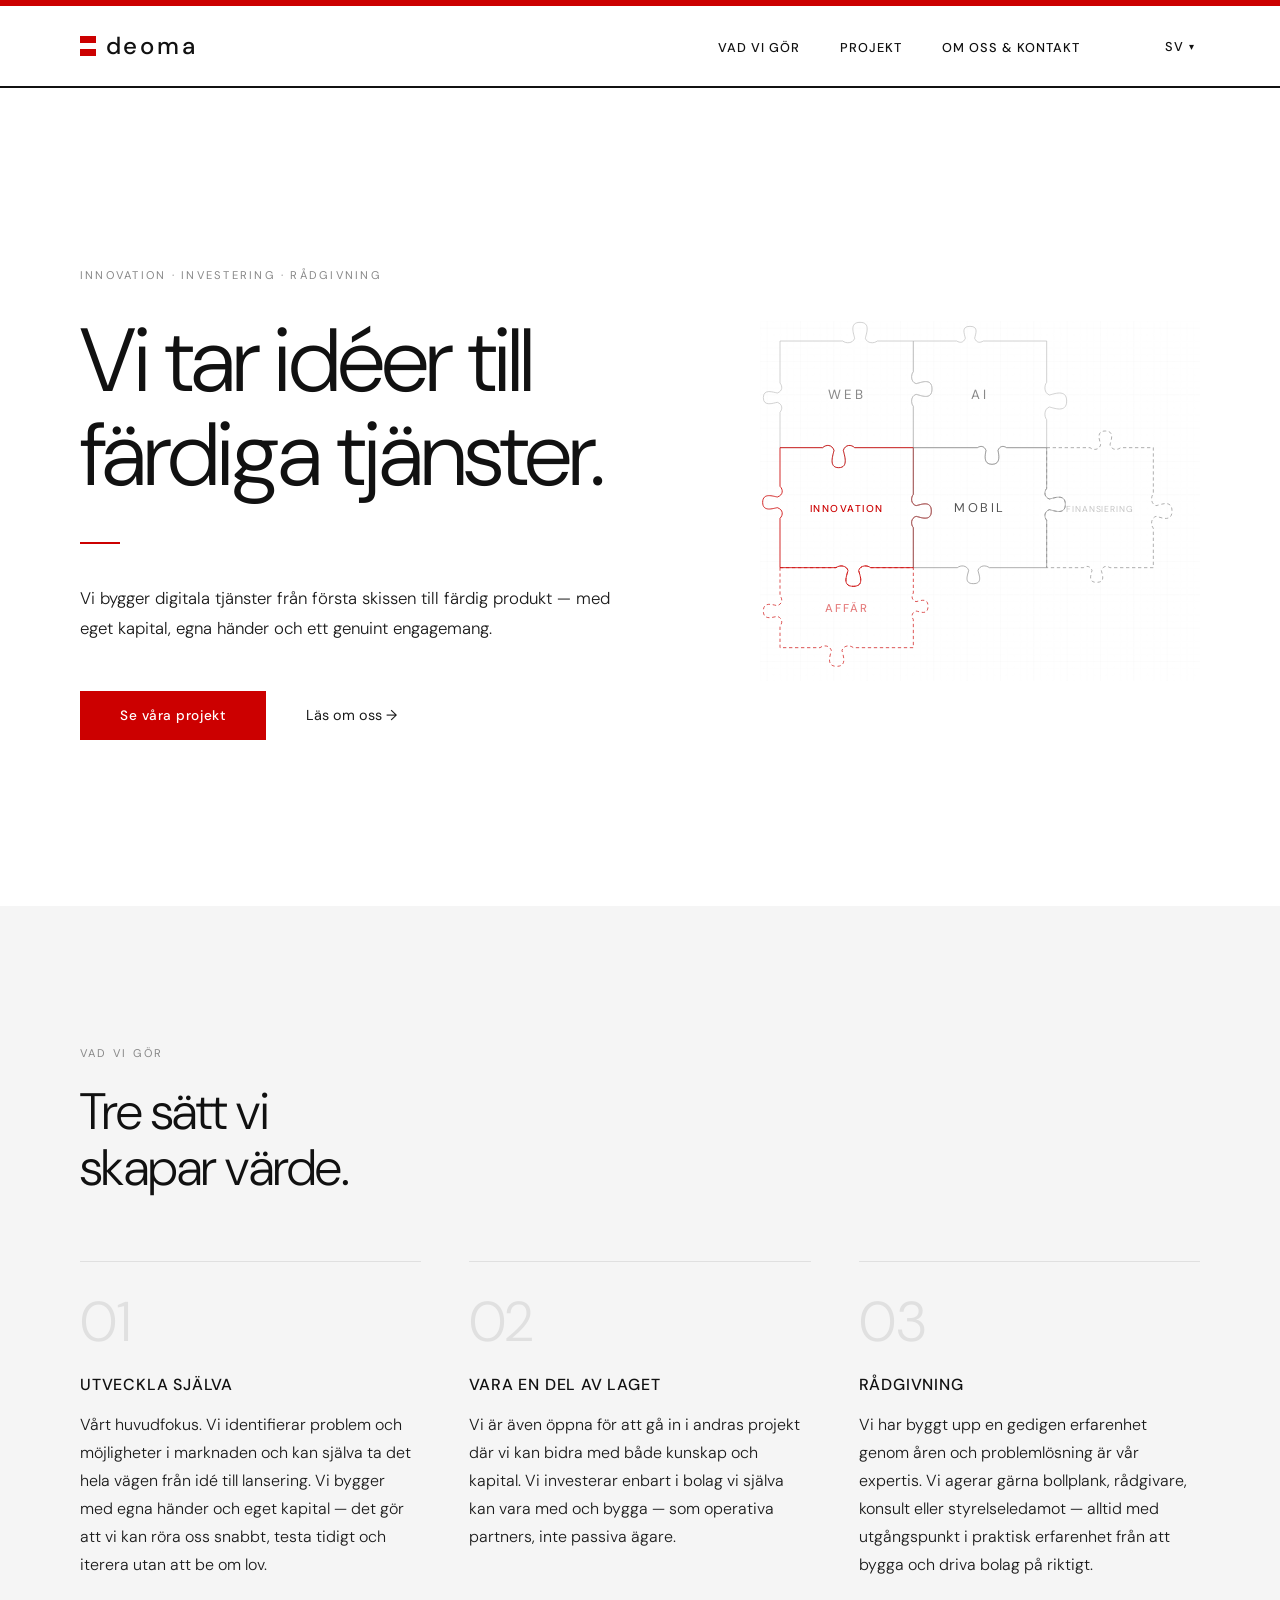
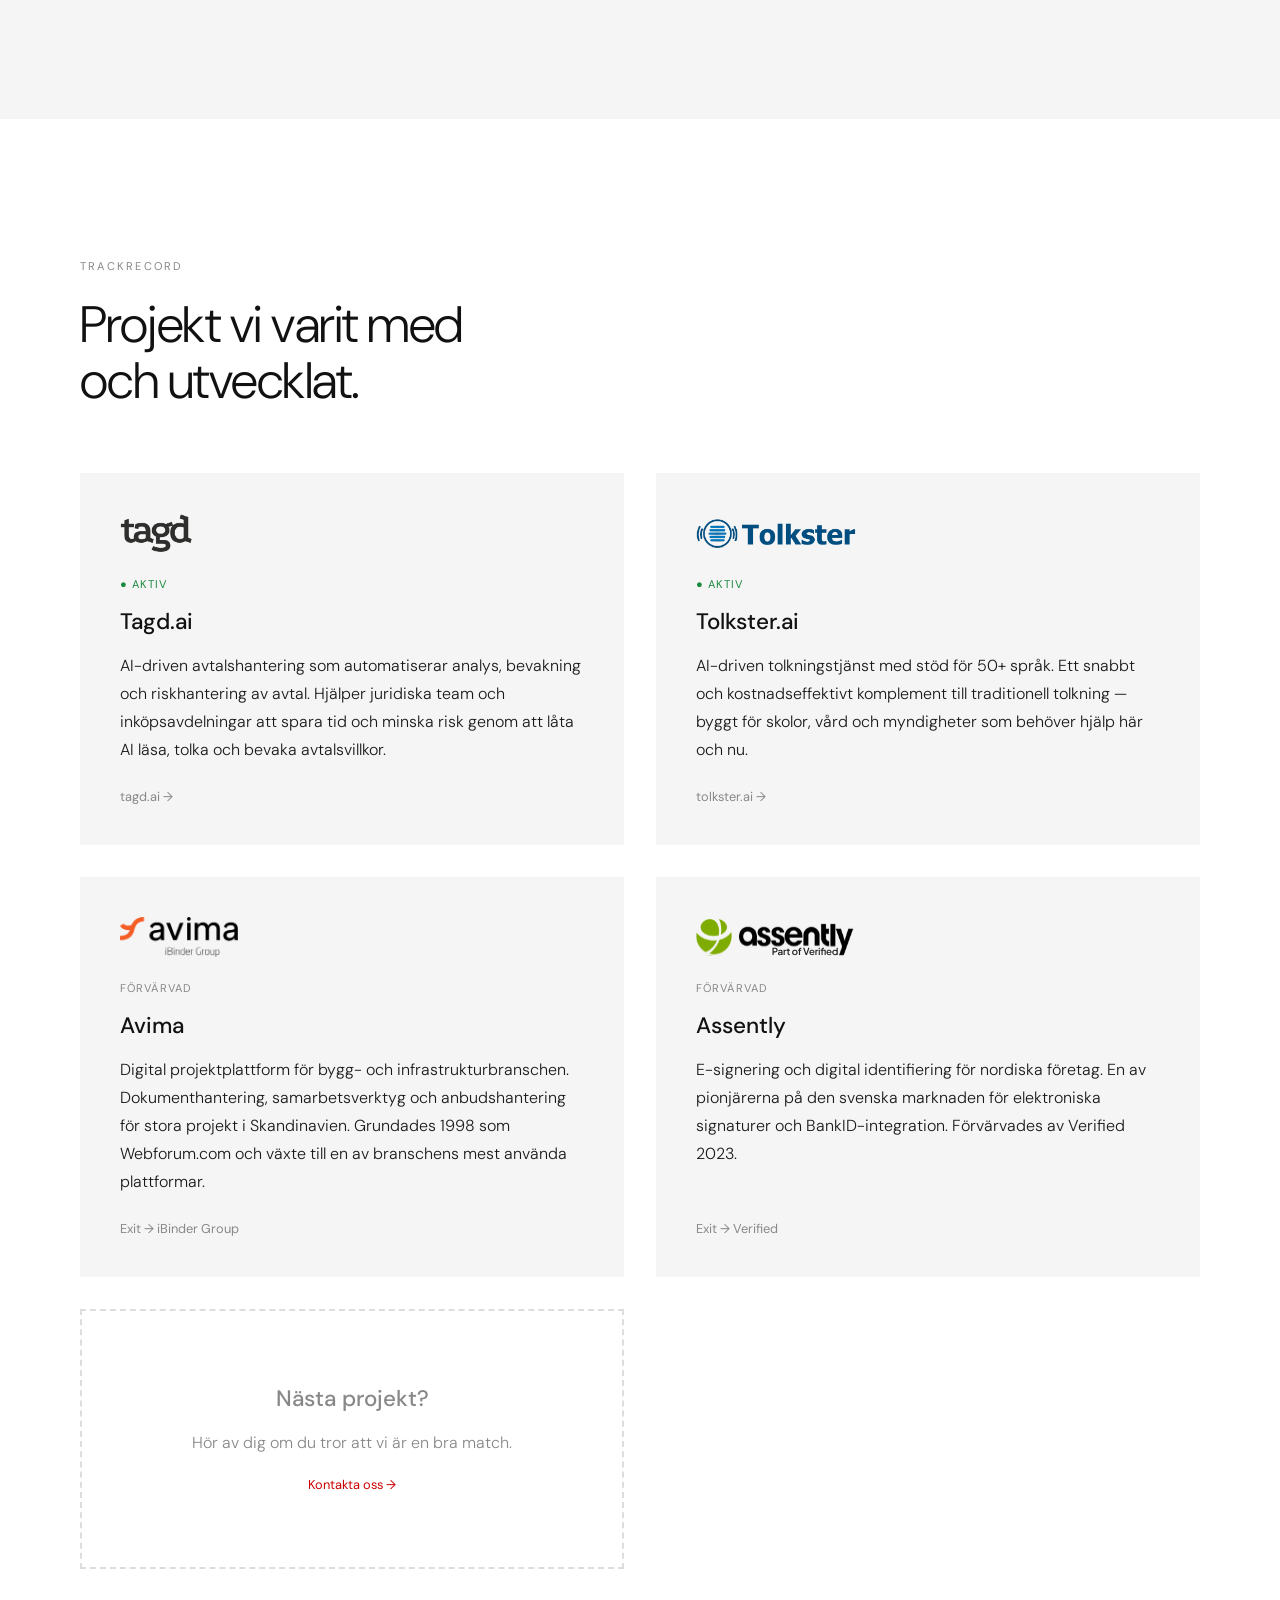
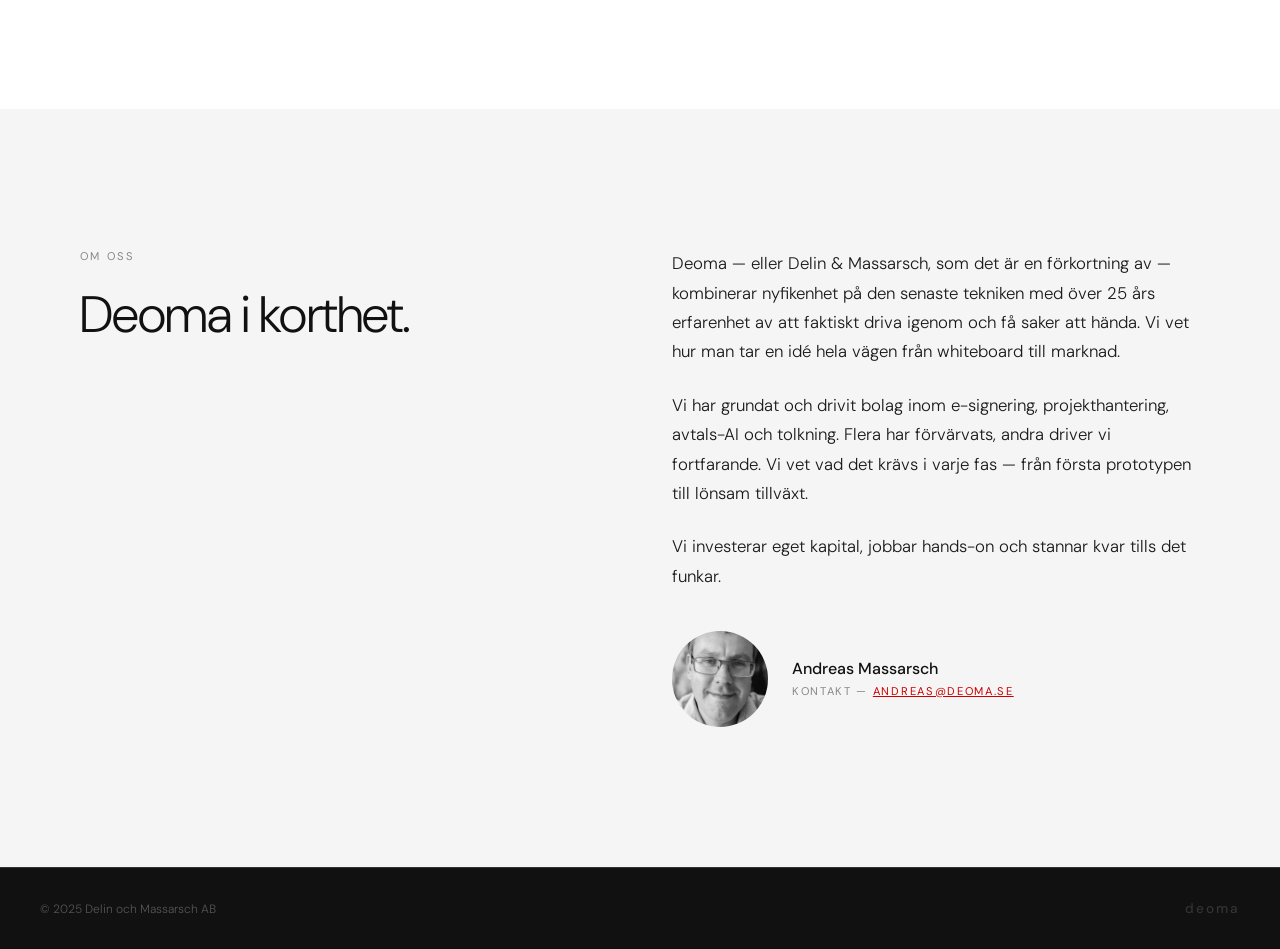
==== commit 9e88f60b: "Rename portfolio heading: Projekt vi varit med och utvecklat Co-Authored-By: Claude Opus 4.6 (1M con" ====
--- a/index.html
+++ b/index.html
@@ -183,7 +183,7 @@
   <section class="portfolio" id="portfolio">
     <div class="container">
       <p class="section-label">Trackrecord</p>
-      <h2 class="section-title">Företag vi varit med<br>och byggt.</h2>
+      <h2 class="section-title">Projekt vi varit med<br>och utvecklat.</h2>
       <div class="portfolio-grid">
         <div class="portfolio-card">
           <img src="logo-tagd.png" alt="Tagd.ai" class="portfolio-logo">
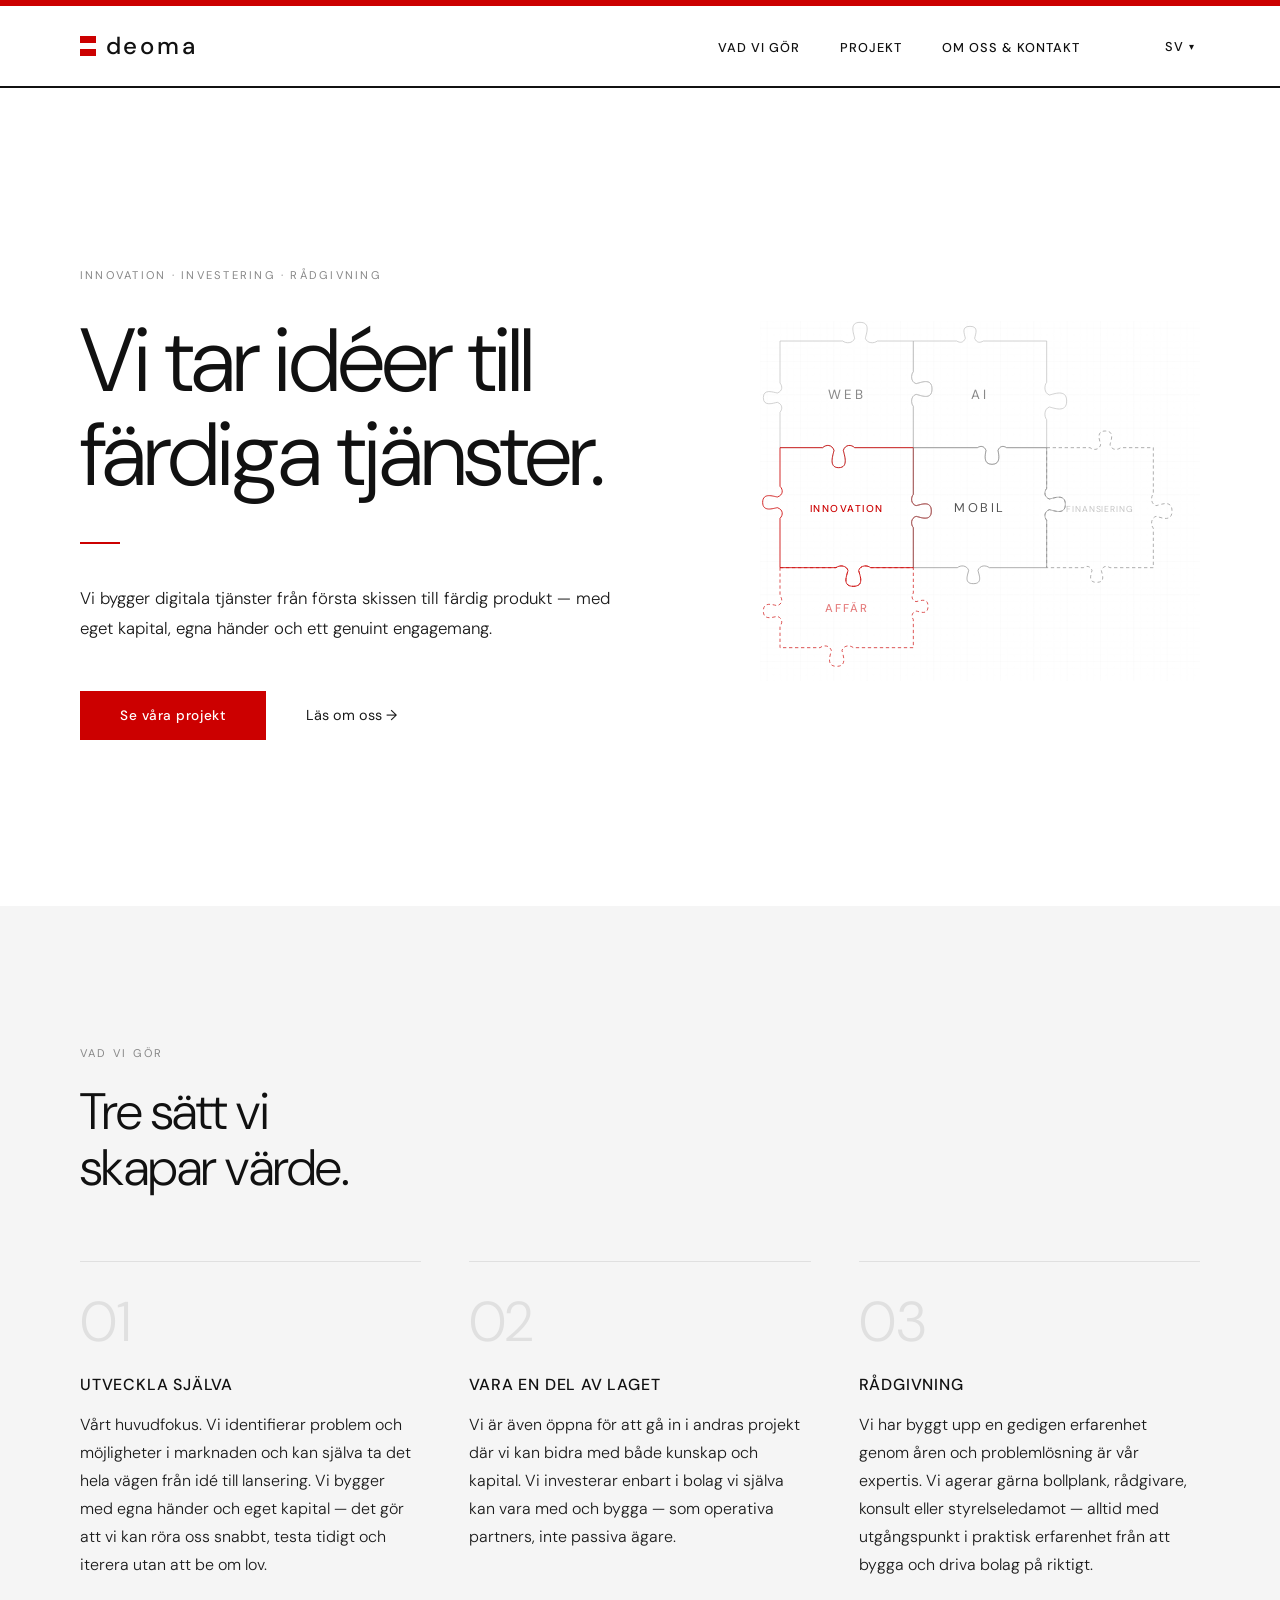
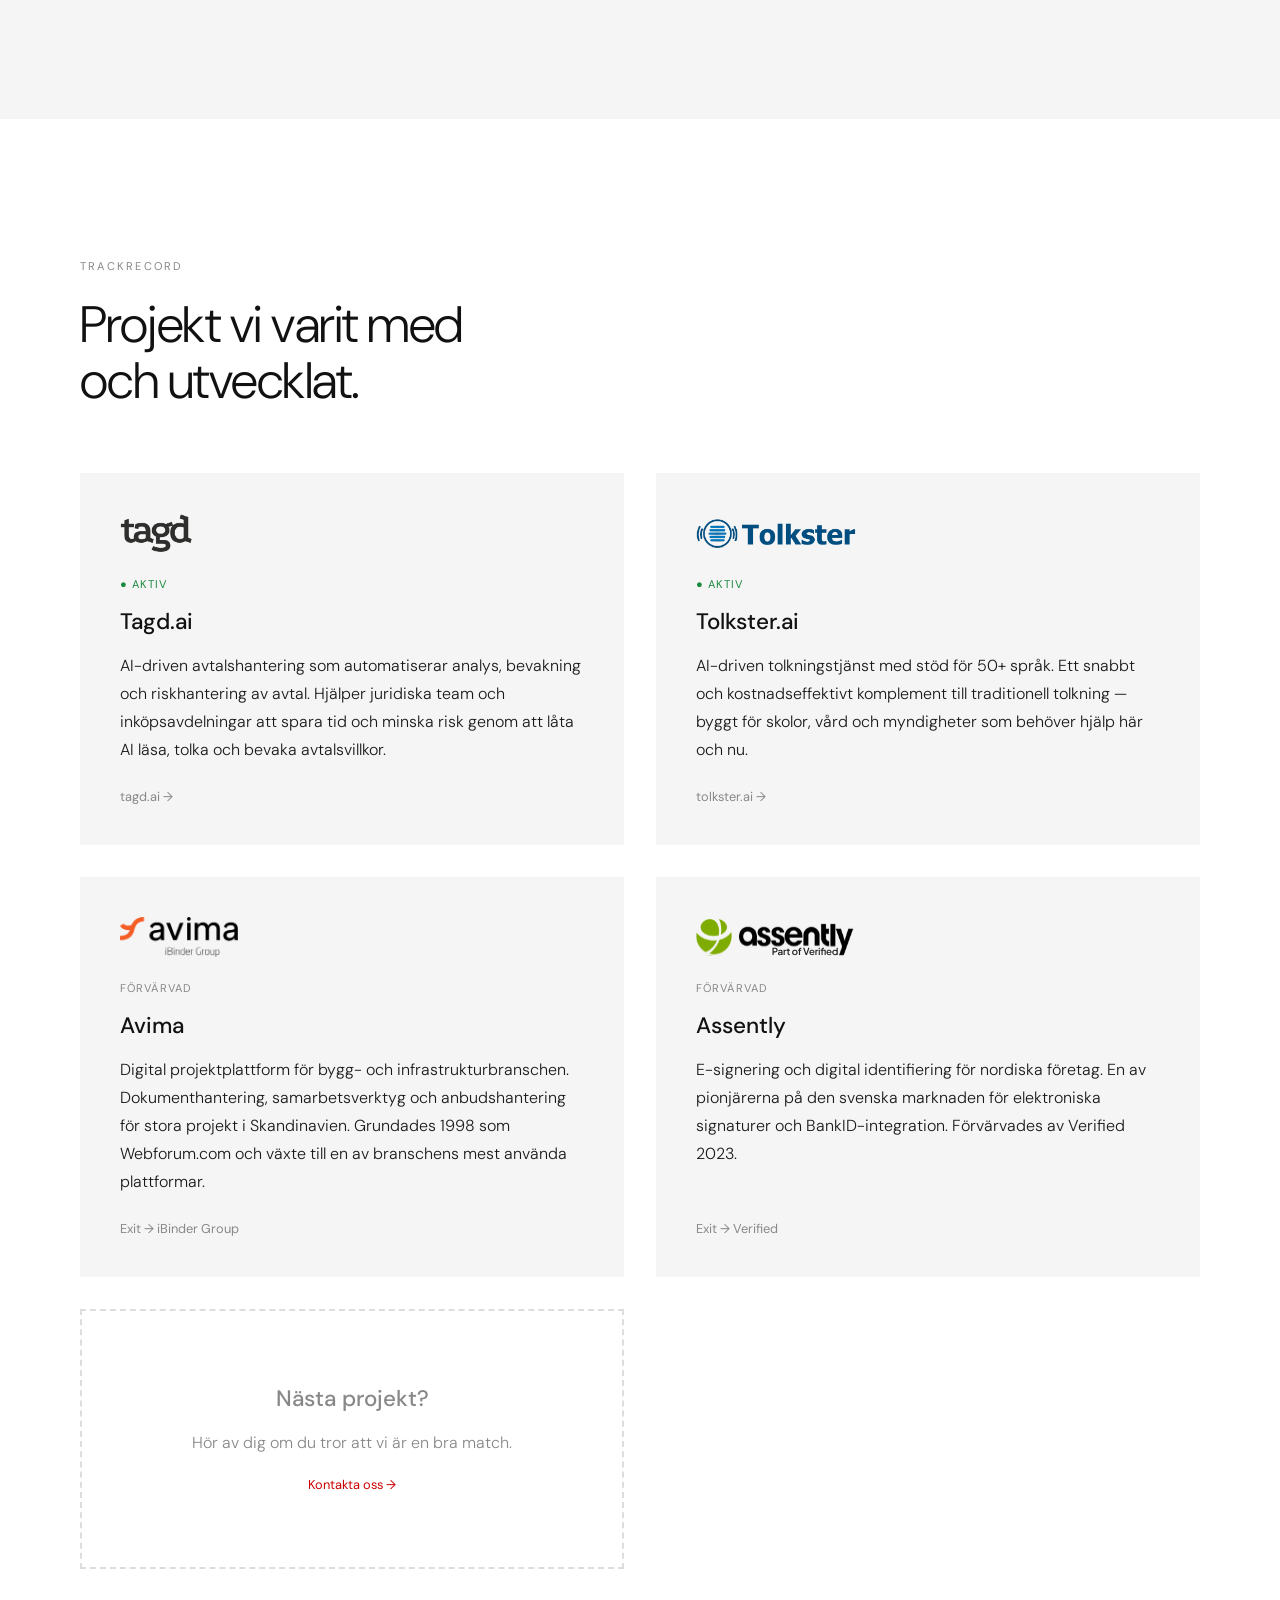
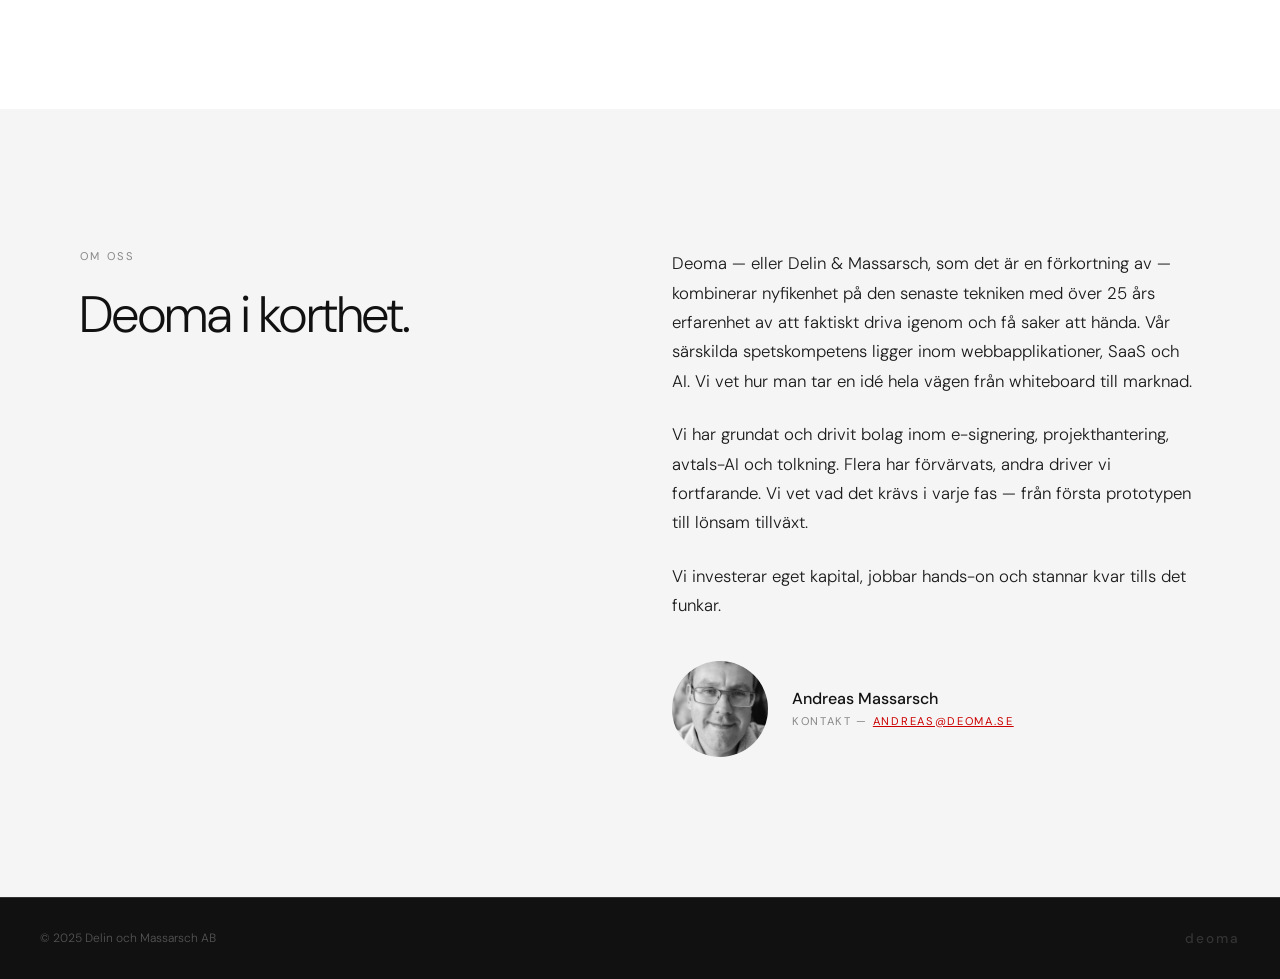
==== commit bfdae948: "Add web apps, SaaS and AI expertise to Om oss section Co-Authored-By: Claude Opus 4.6 (1M context) <" ====
--- a/index.html
+++ b/index.html
@@ -241,7 +241,7 @@
           <h2 class="section-title">Deoma i korthet.</h2>
         </div>
         <div class="about-text">
-          <p>Deoma — eller Delin & Massarsch, som det är en förkortning av — kombinerar nyfikenhet på den senaste tekniken med över 25 års erfarenhet av att faktiskt driva igenom och få saker att hända. Vi vet hur man tar en idé hela vägen från whiteboard till marknad.</p>
+          <p>Deoma — eller Delin & Massarsch, som det är en förkortning av — kombinerar nyfikenhet på den senaste tekniken med över 25 års erfarenhet av att faktiskt driva igenom och få saker att hända. Vår särskilda spetskompetens ligger inom webbapplikationer, SaaS och AI. Vi vet hur man tar en idé hela vägen från whiteboard till marknad.</p>
           <p>Vi har grundat och drivit bolag inom e-signering, projekthantering, avtals-AI och tolkning. Flera har förvärvats, andra driver vi fortfarande. Vi vet vad det krävs i varje fas — från första prototypen till lönsam tillväxt.</p>
           <p>Vi investerar eget kapital, jobbar hands-on och stannar kvar tills det funkar.</p>
           <div class="founder founder--inline">
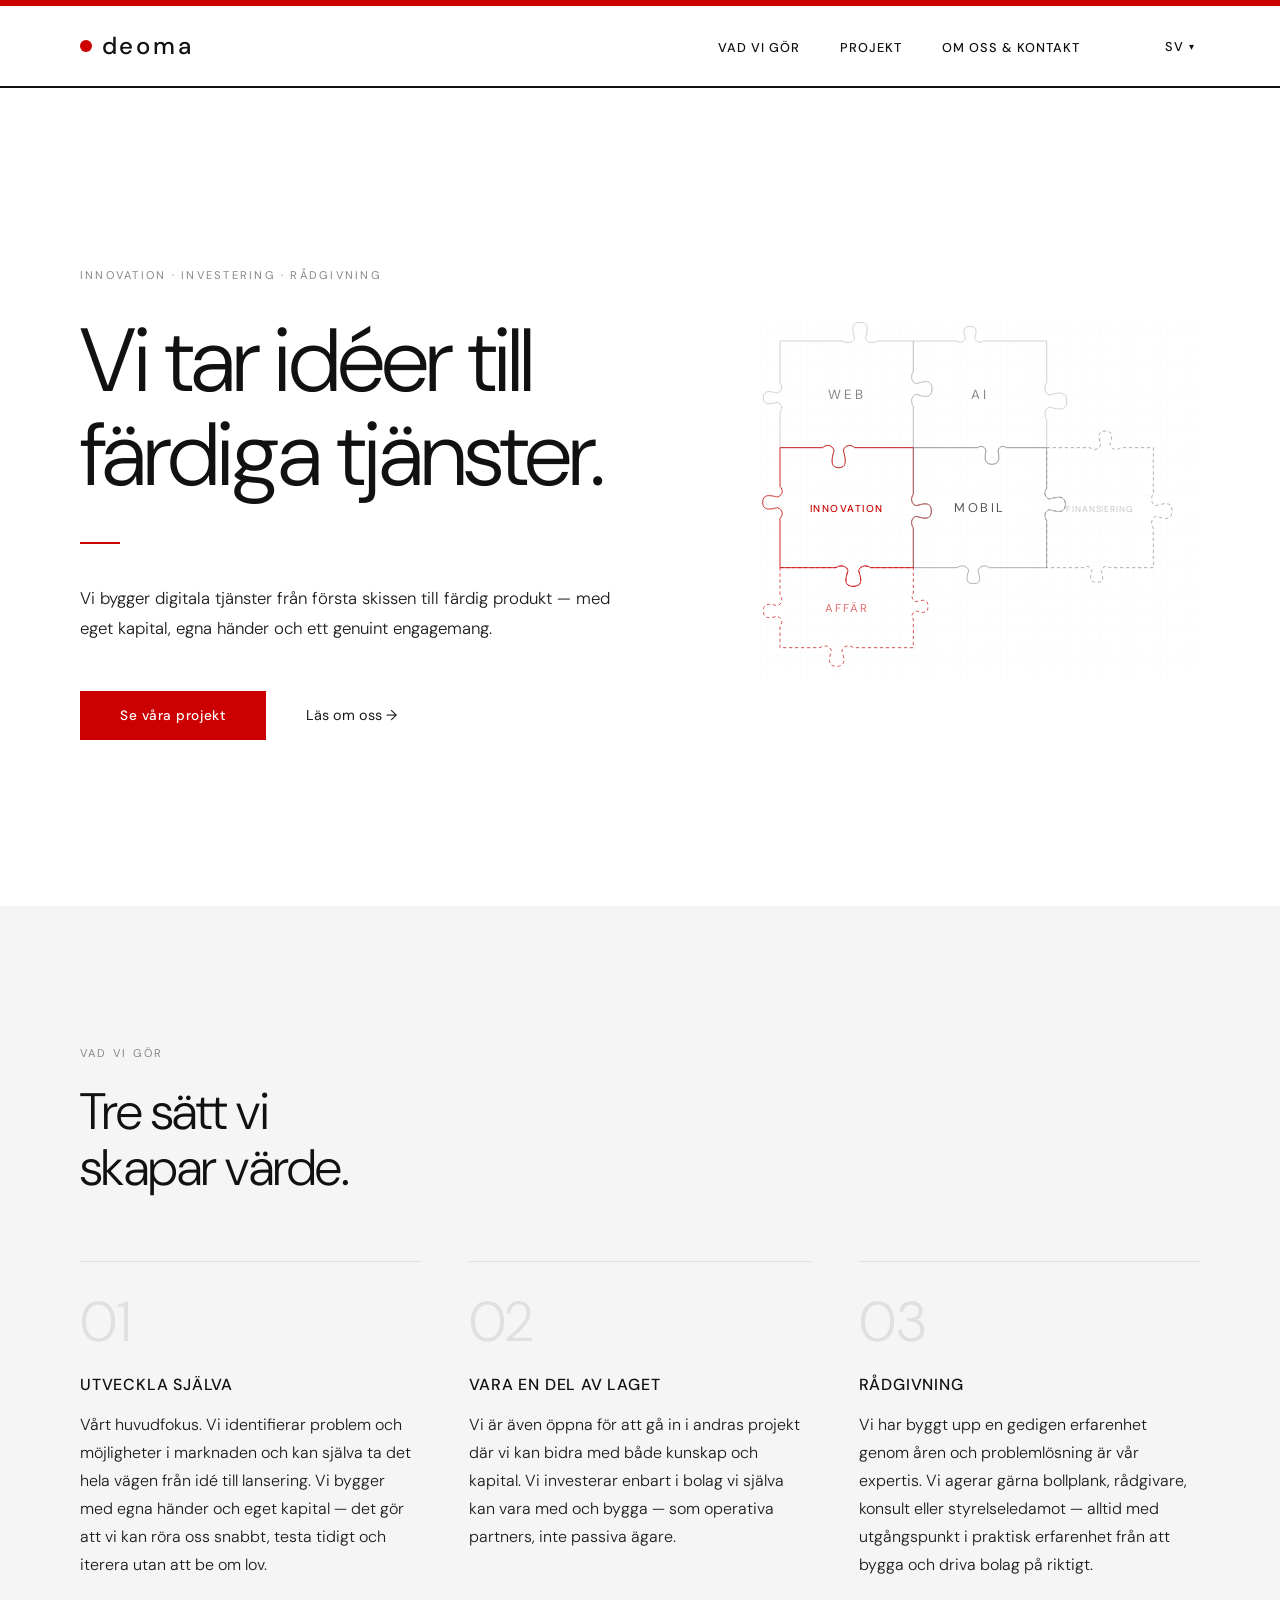
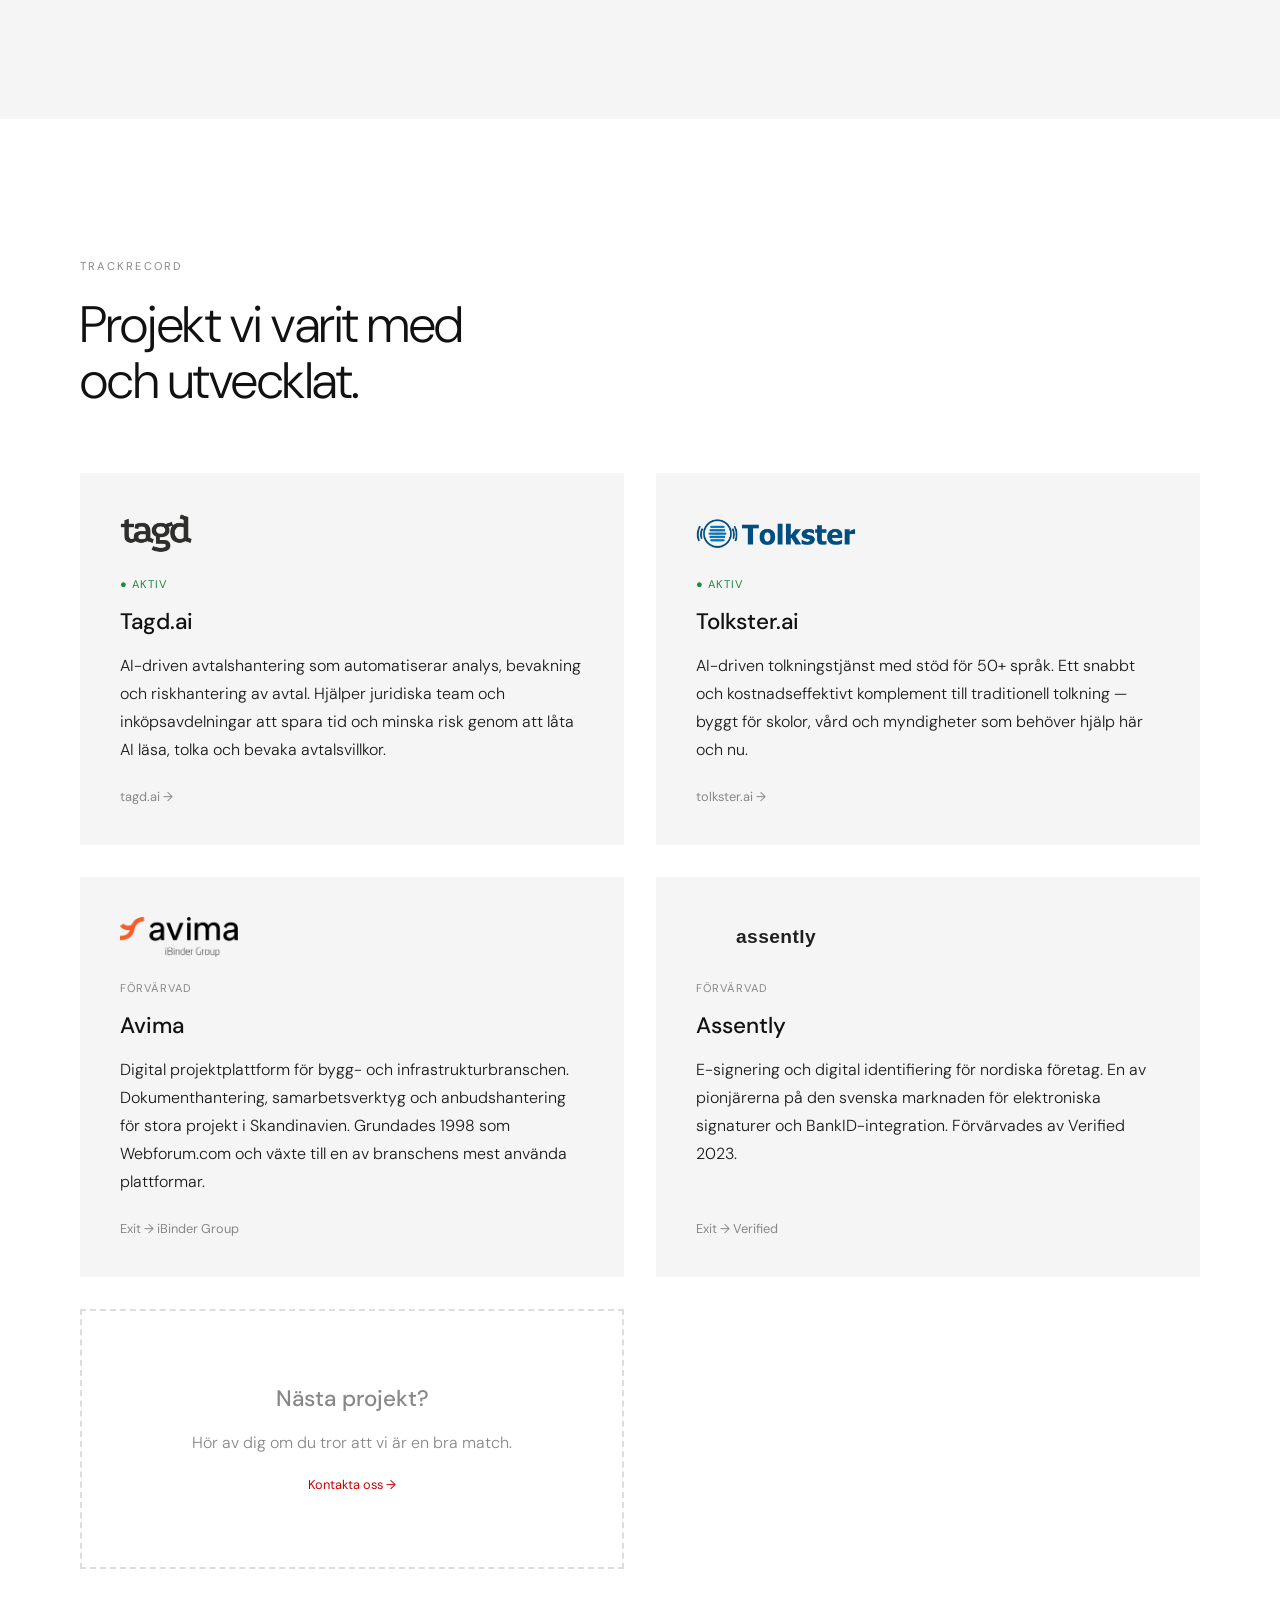
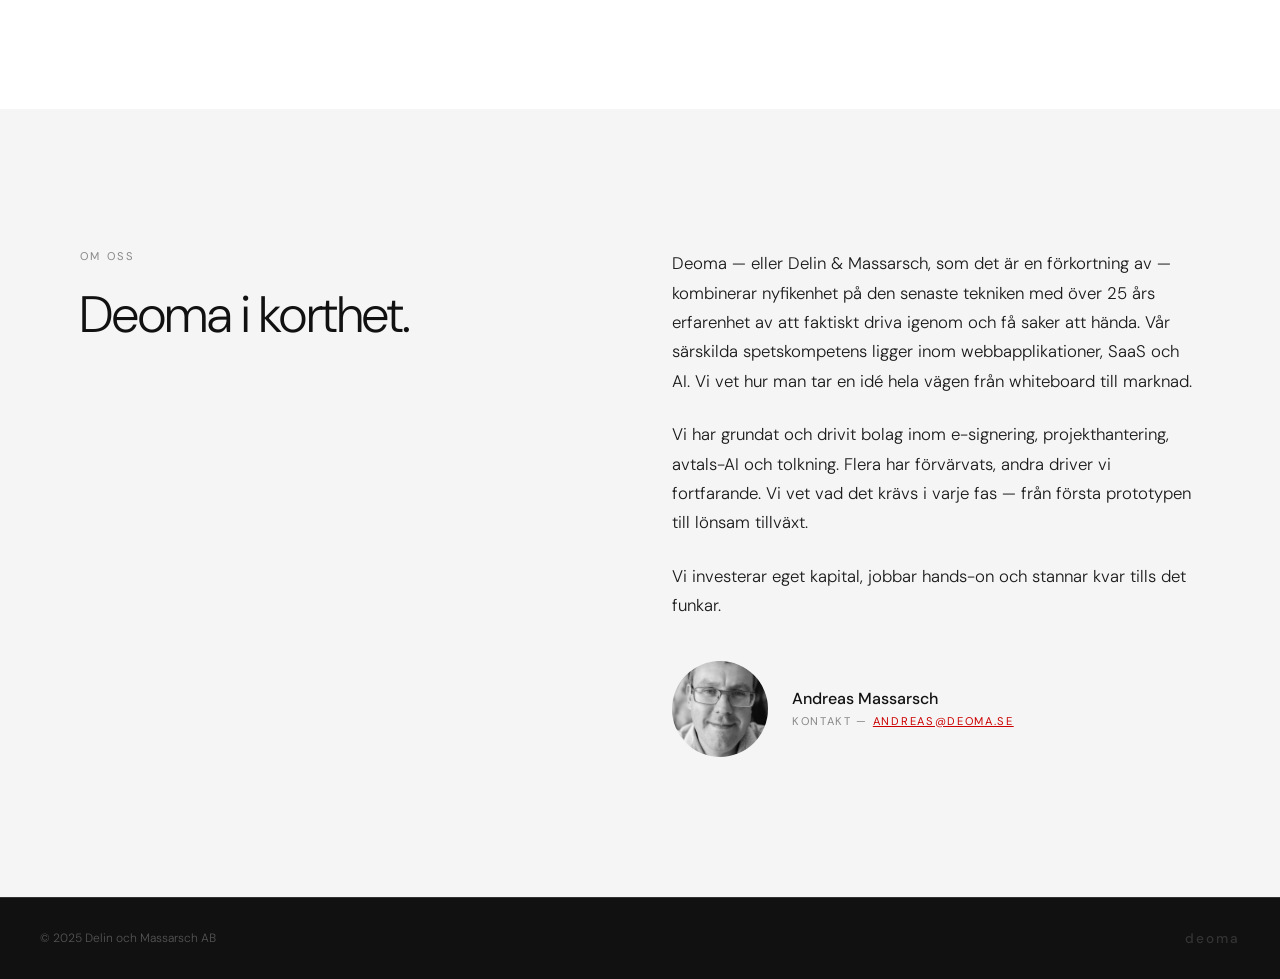
==== commit bf4153db: "Red dot logo, clean Assently SVG, add web/SaaS/AI expertise Co-Authored-By: Claude Opus 4.6 (1M cont" ====
--- a/index.html
+++ b/index.html
@@ -28,11 +28,7 @@
     <nav class="nav">
       <a href="#" class="nav-logo">
         <div class="nav-logo-top">
-          <div class="nav-sigill">
-            <span></span>
-            <span></span>
-            <span></span>
-          </div>
+          <div class="nav-sigill"></div>
           <span class="nav-logo-name">deoma</span>
         </div>
         <span class="nav-logo-sub" style="display:none">delin & massarsch ab</span>
--- a/styles.css
+++ b/styles.css
@@ -72,25 +72,11 @@
 }
 
 .nav-sigill {
-  width: 16px;
-  height: 20px;
-  border-radius: 1px;
-  display: flex;
-  flex-direction: column;
+  width: 12px;
+  height: 12px;
+  border-radius: 50%;
+  background: var(--red);
   flex-shrink: 0;
-}
-
-.nav-sigill span {
-  flex: 1;
-}
-
-.nav-sigill span:nth-child(1),
-.nav-sigill span:nth-child(3) {
-  background: var(--red);
-}
-
-.nav-sigill span:nth-child(2) {
-  background: var(--bg);
 }
 
 .nav-logo-name {
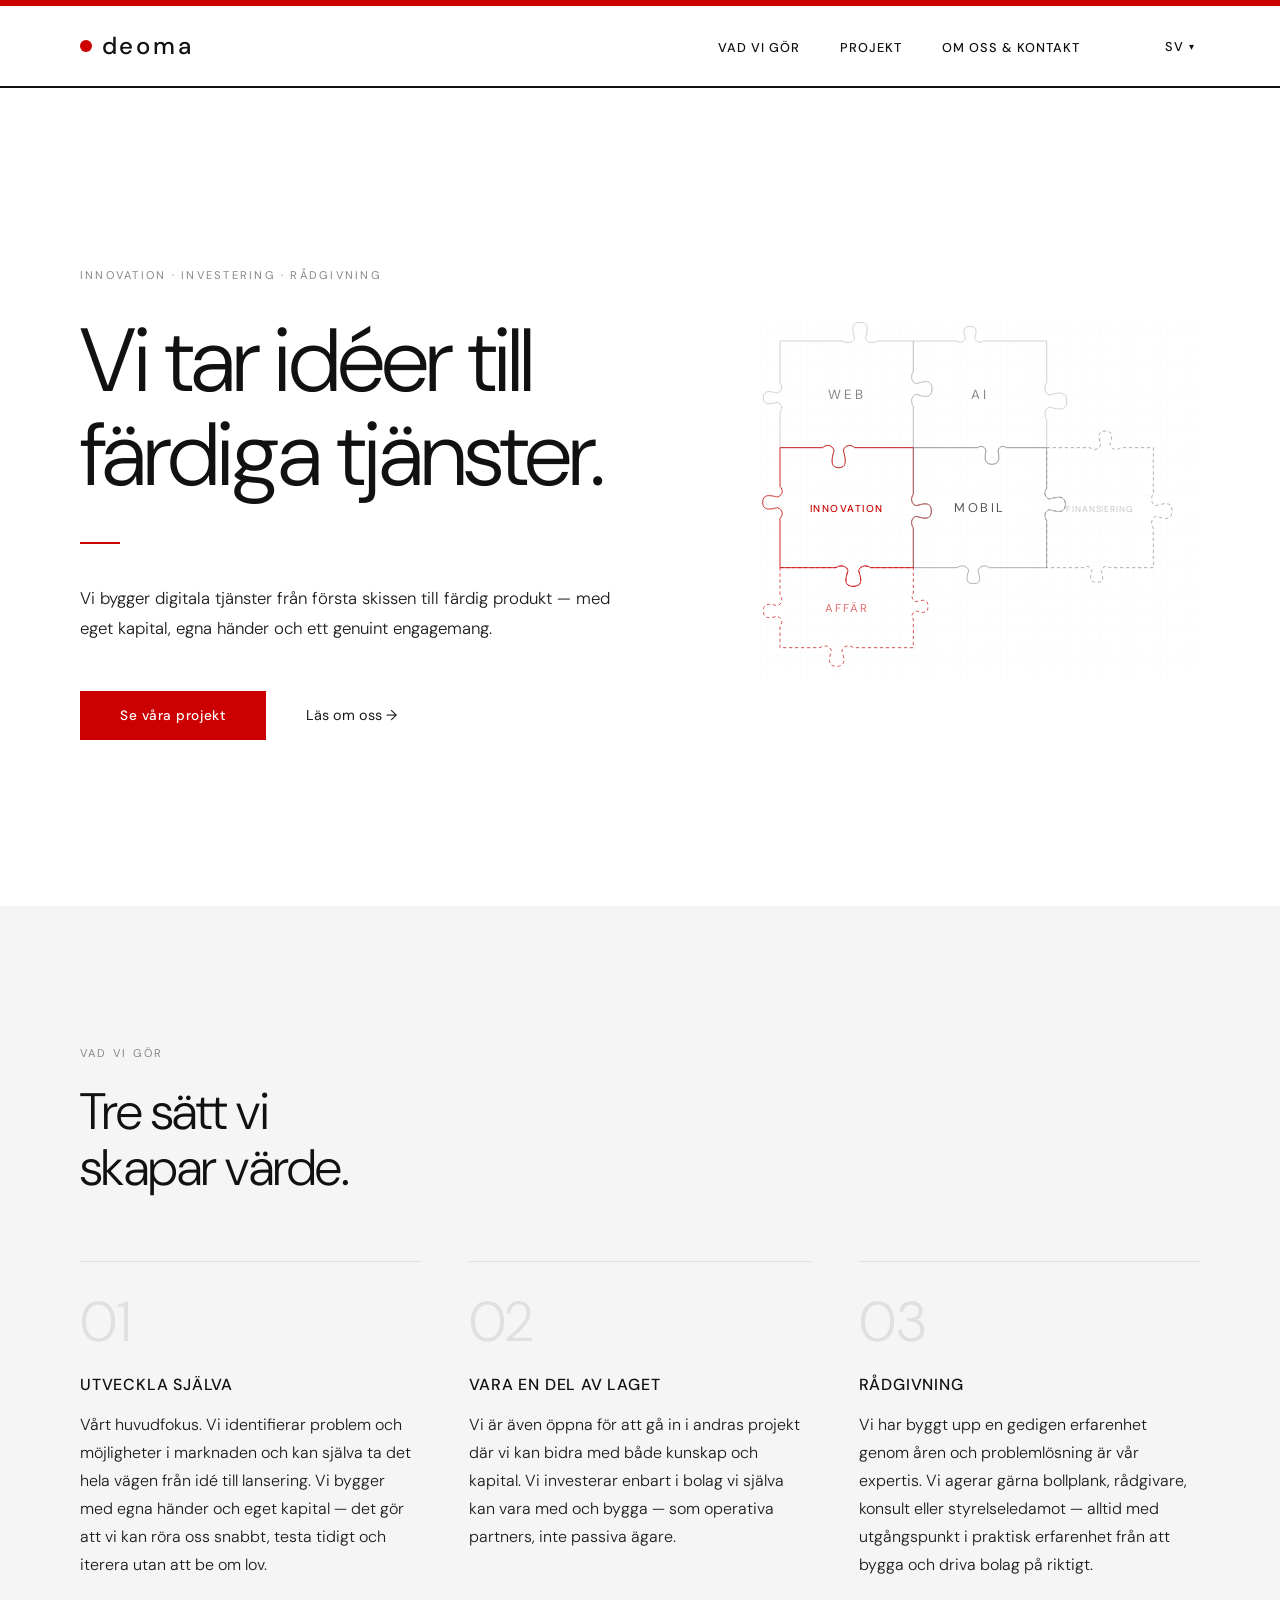
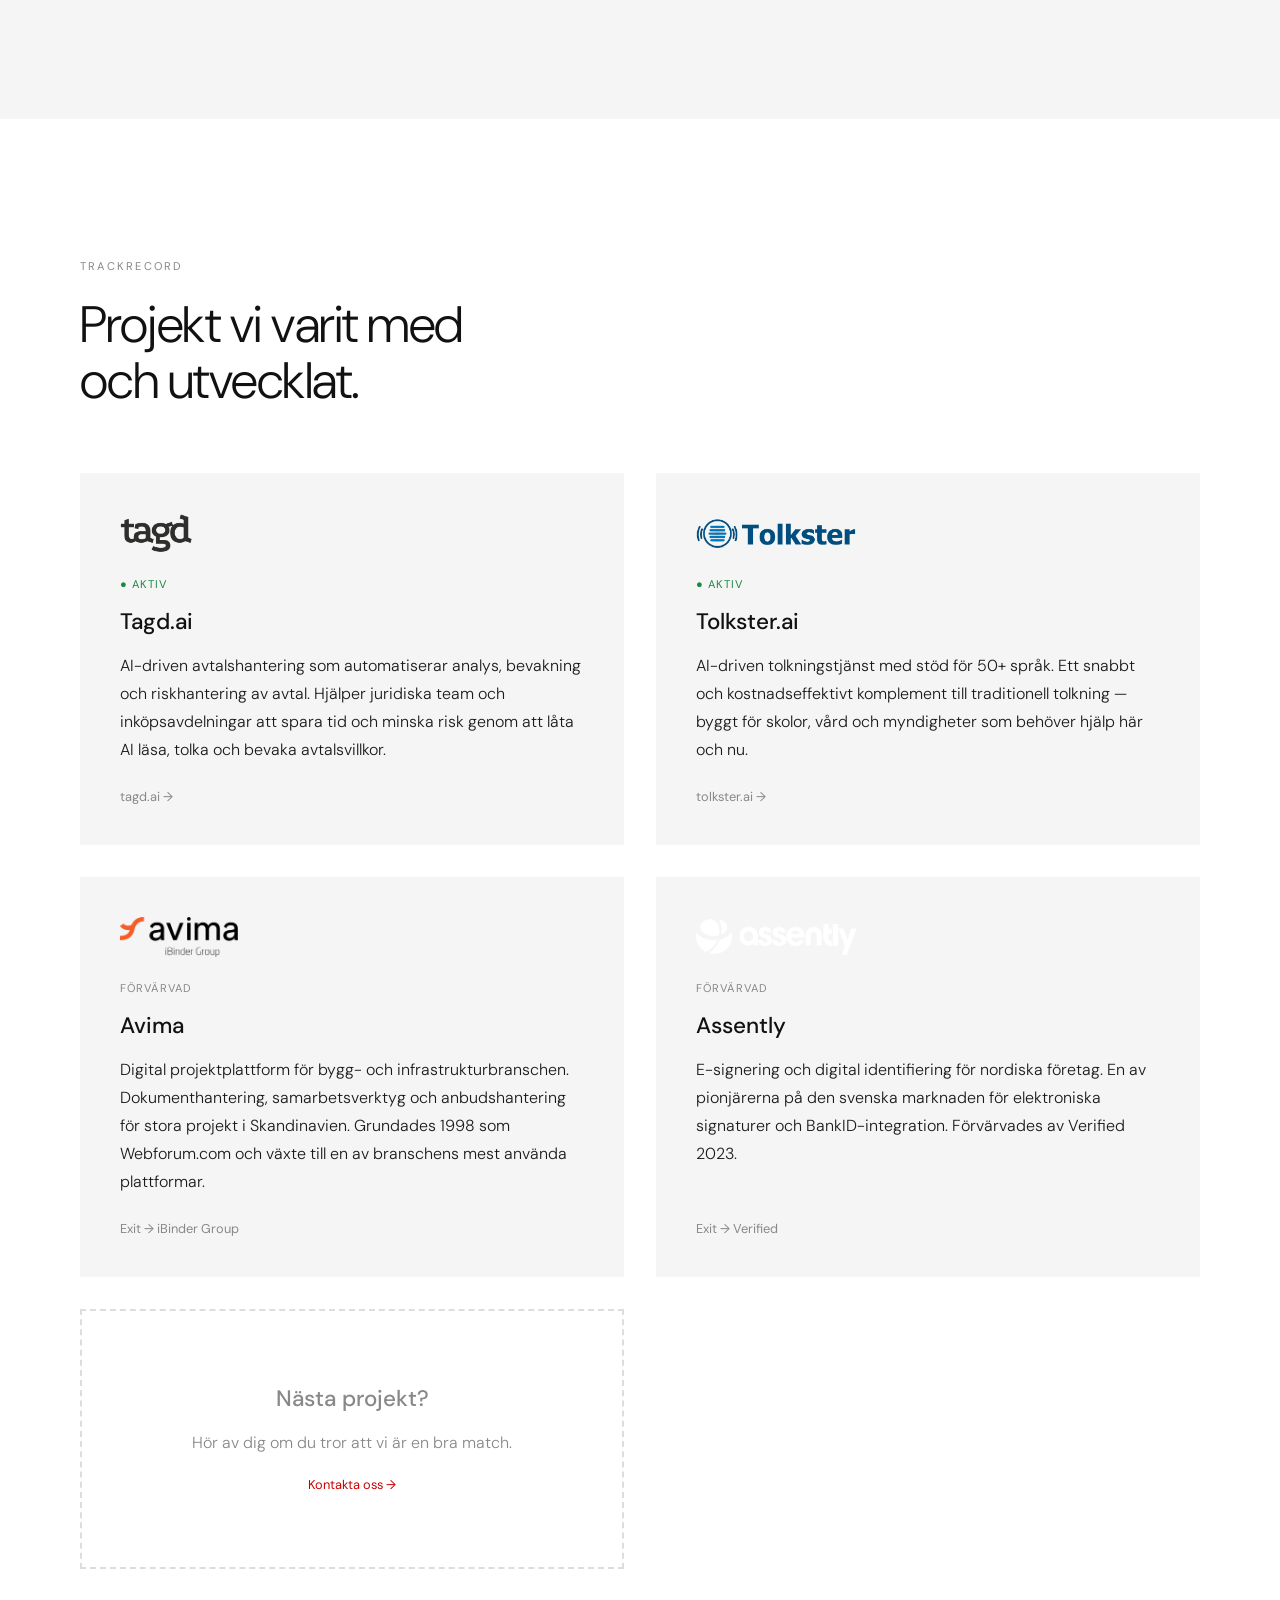
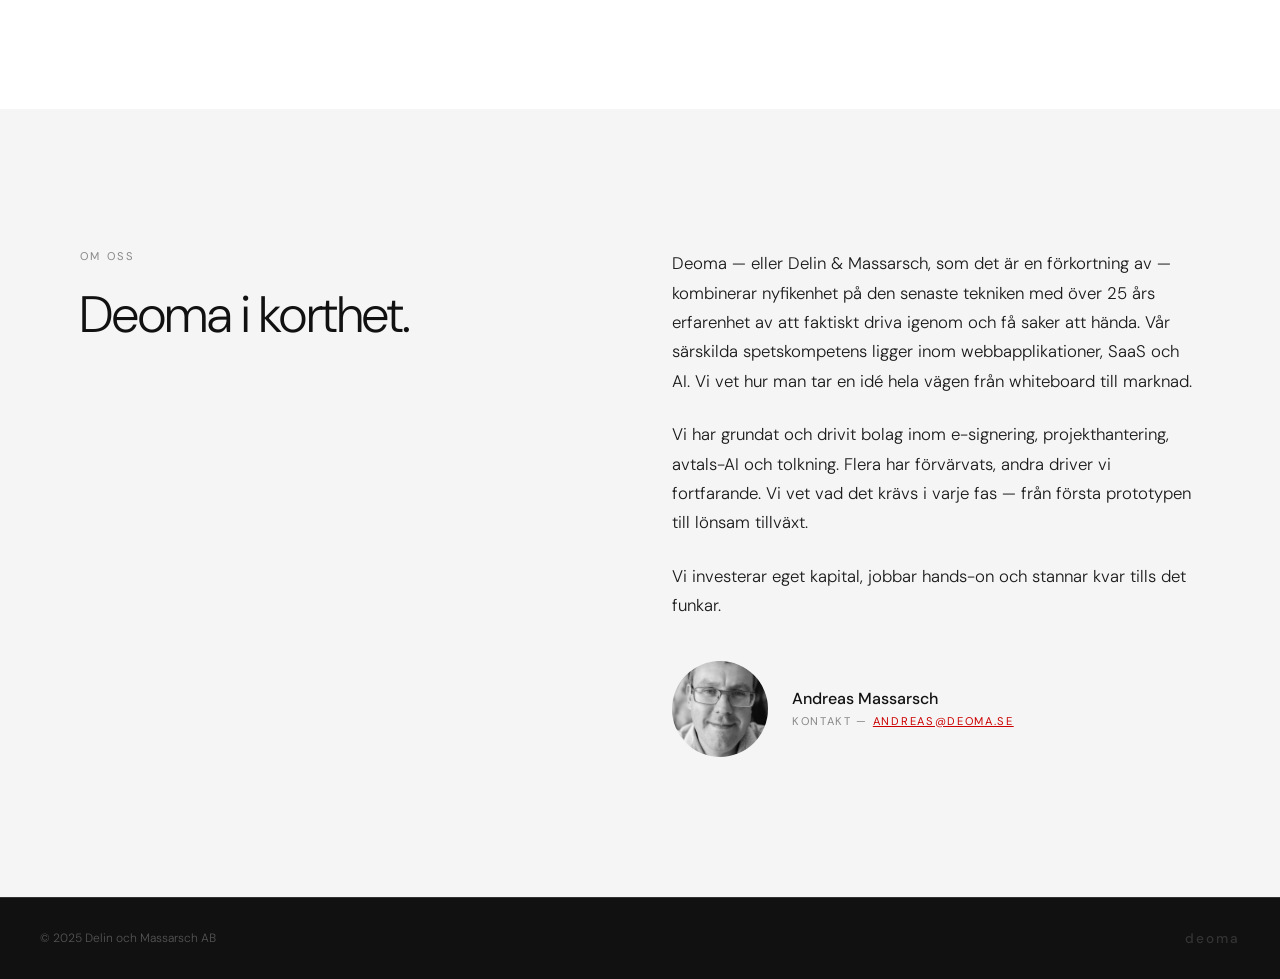
==== commit 0a2a01c1: "Replace Assently logo with official PNG from assently.com Co-Authored-By: Claude Opus 4.6 (1M contex" ====
--- a/index.html
+++ b/index.html
@@ -209,7 +209,7 @@
           <a href="https://www.avima.se" target="_blank" rel="noopener" class="portfolio-link">Exit → iBinder Group</a>
         </div>
         <div class="portfolio-card">
-          <img src="logo-assently.svg" alt="Assently" class="portfolio-logo">
+          <img src="logo-assently.png" alt="Assently" class="portfolio-logo">
           <div class="portfolio-card-top">
             <p class="portfolio-status">Förvärvad</p>
             <h3 class="portfolio-name">Assently</h3>
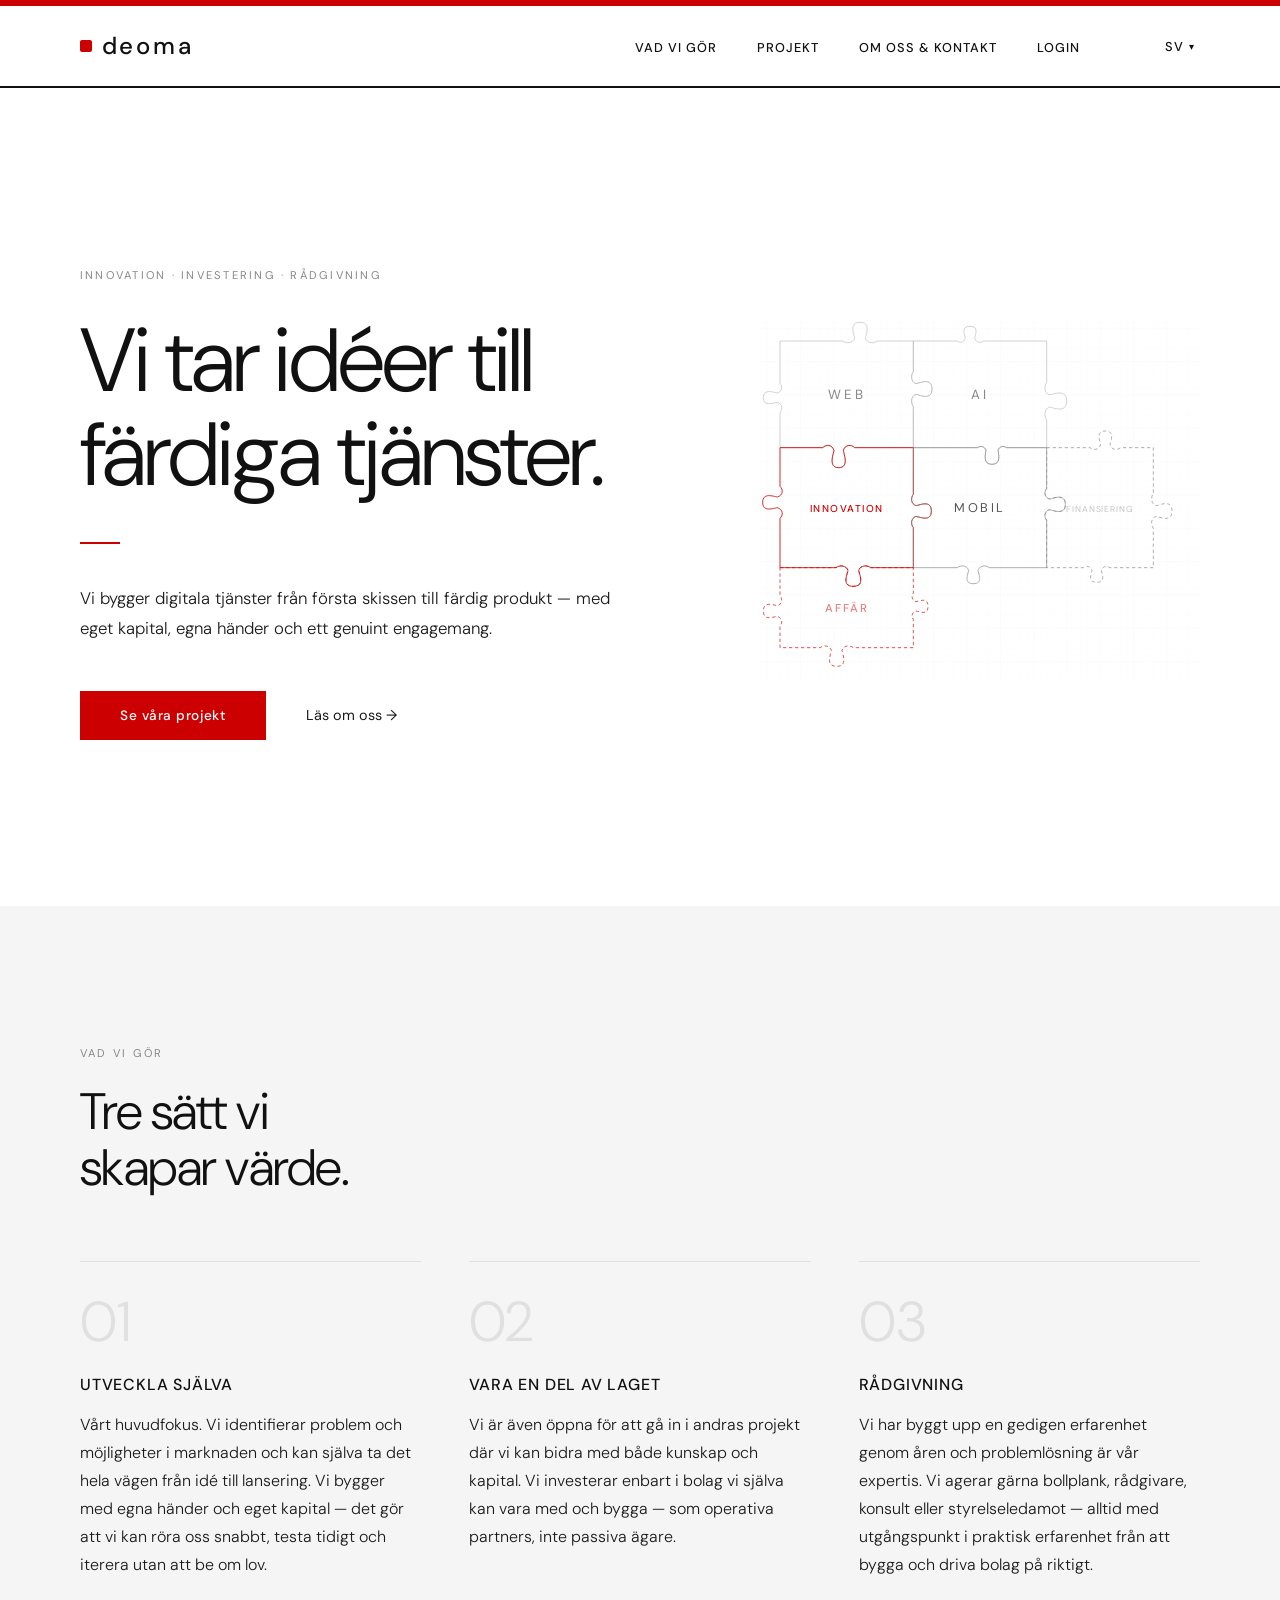
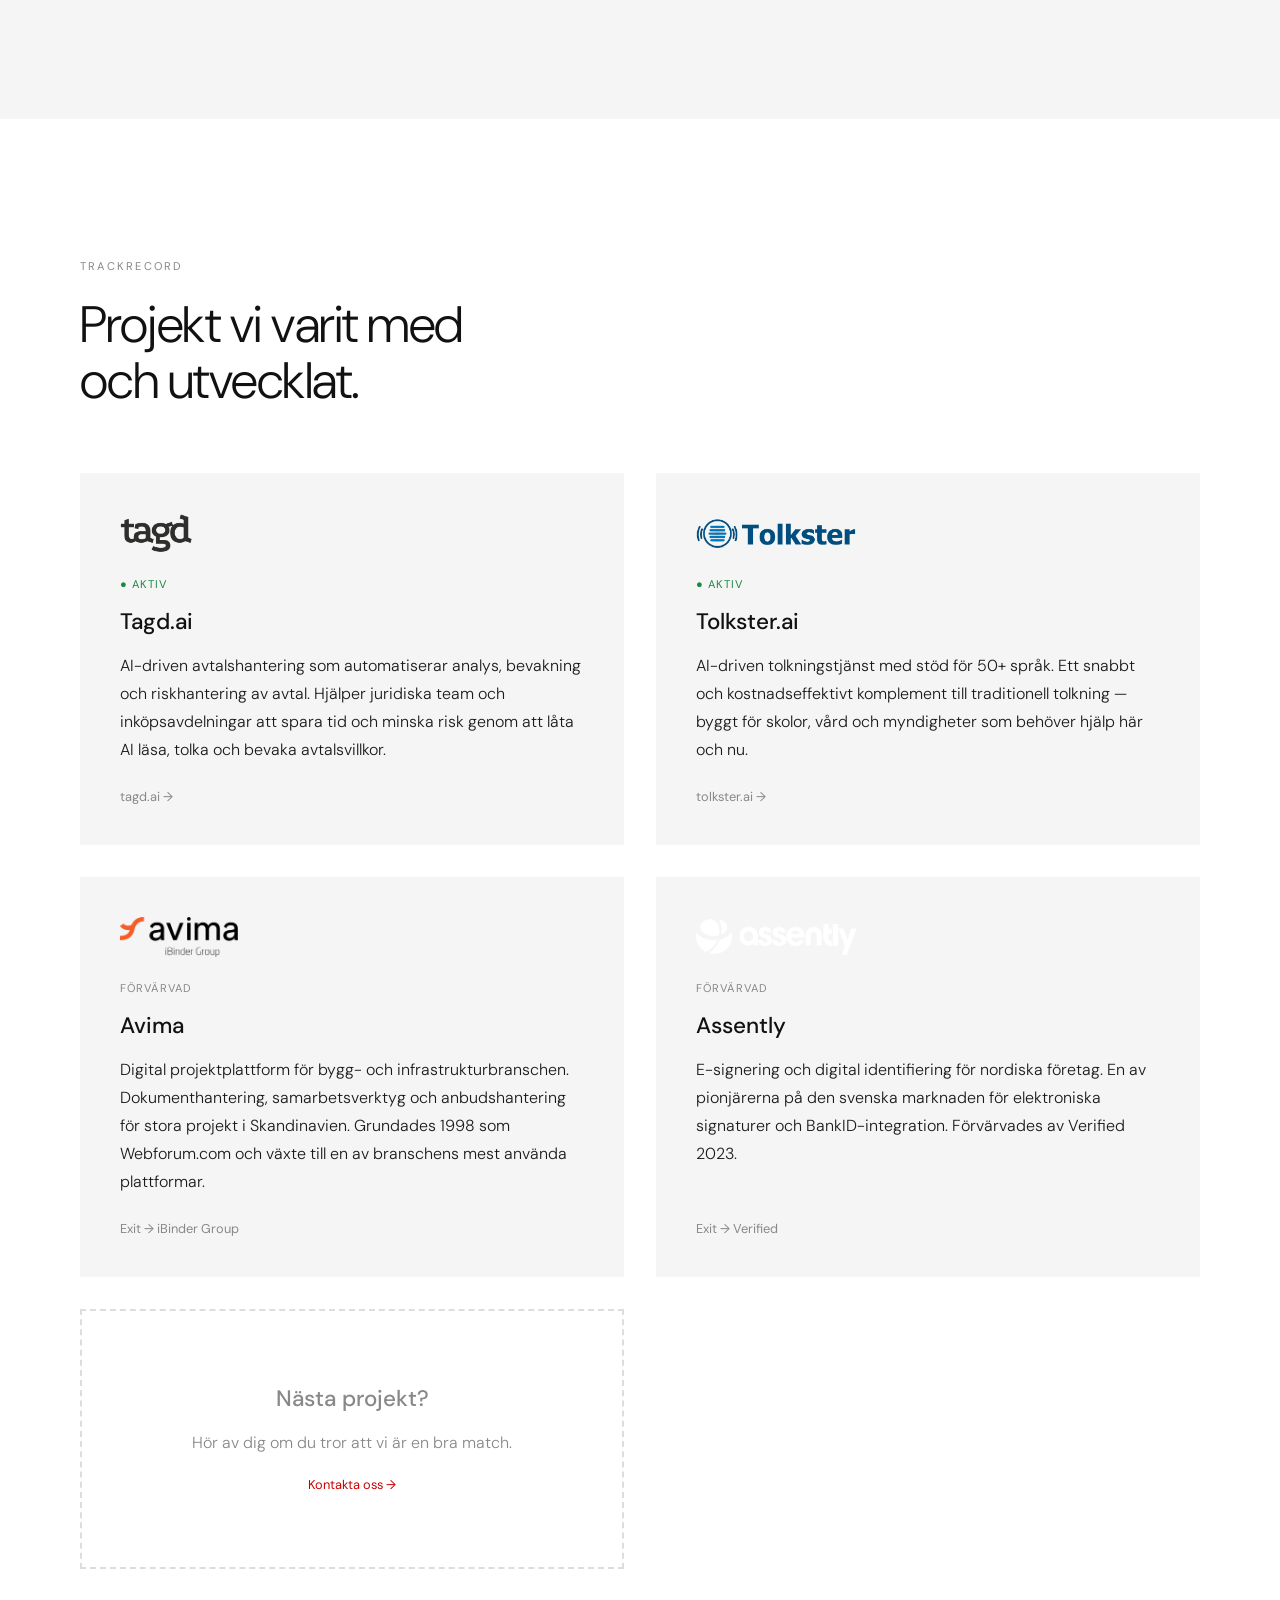
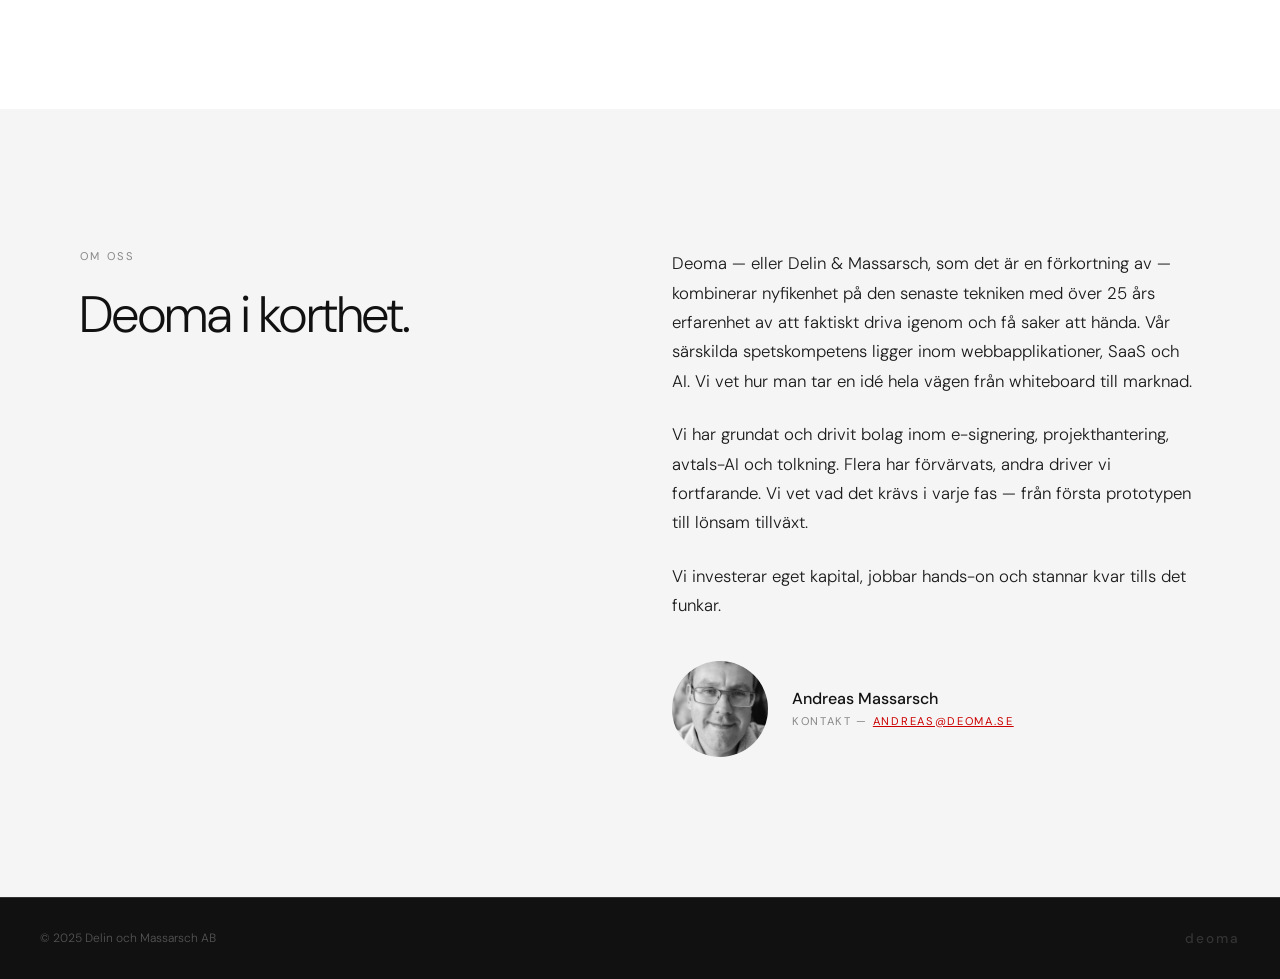
==== commit dc4d6ec0: "Add password-protected dashboard with project overview - dashboard.html: Login page (sessionStorage " ====
--- a/index.html
+++ b/index.html
@@ -37,6 +37,7 @@
         <li><a href="#services">Vad vi gör</a></li>
         <li><a href="#portfolio">Projekt</a></li>
         <li><a href="#about">Om oss & Kontakt</a></li>
+        <li><a href="dashboard.html">Login</a></li>
       </ul>
       <div class="lang-switch">
         <button class="lang-switch-btn">SV</button>
--- a/styles.css
+++ b/styles.css
@@ -74,7 +74,7 @@
 .nav-sigill {
   width: 12px;
   height: 12px;
-  border-radius: 50%;
+  border-radius: 2px;
   background: var(--red);
   flex-shrink: 0;
 }
